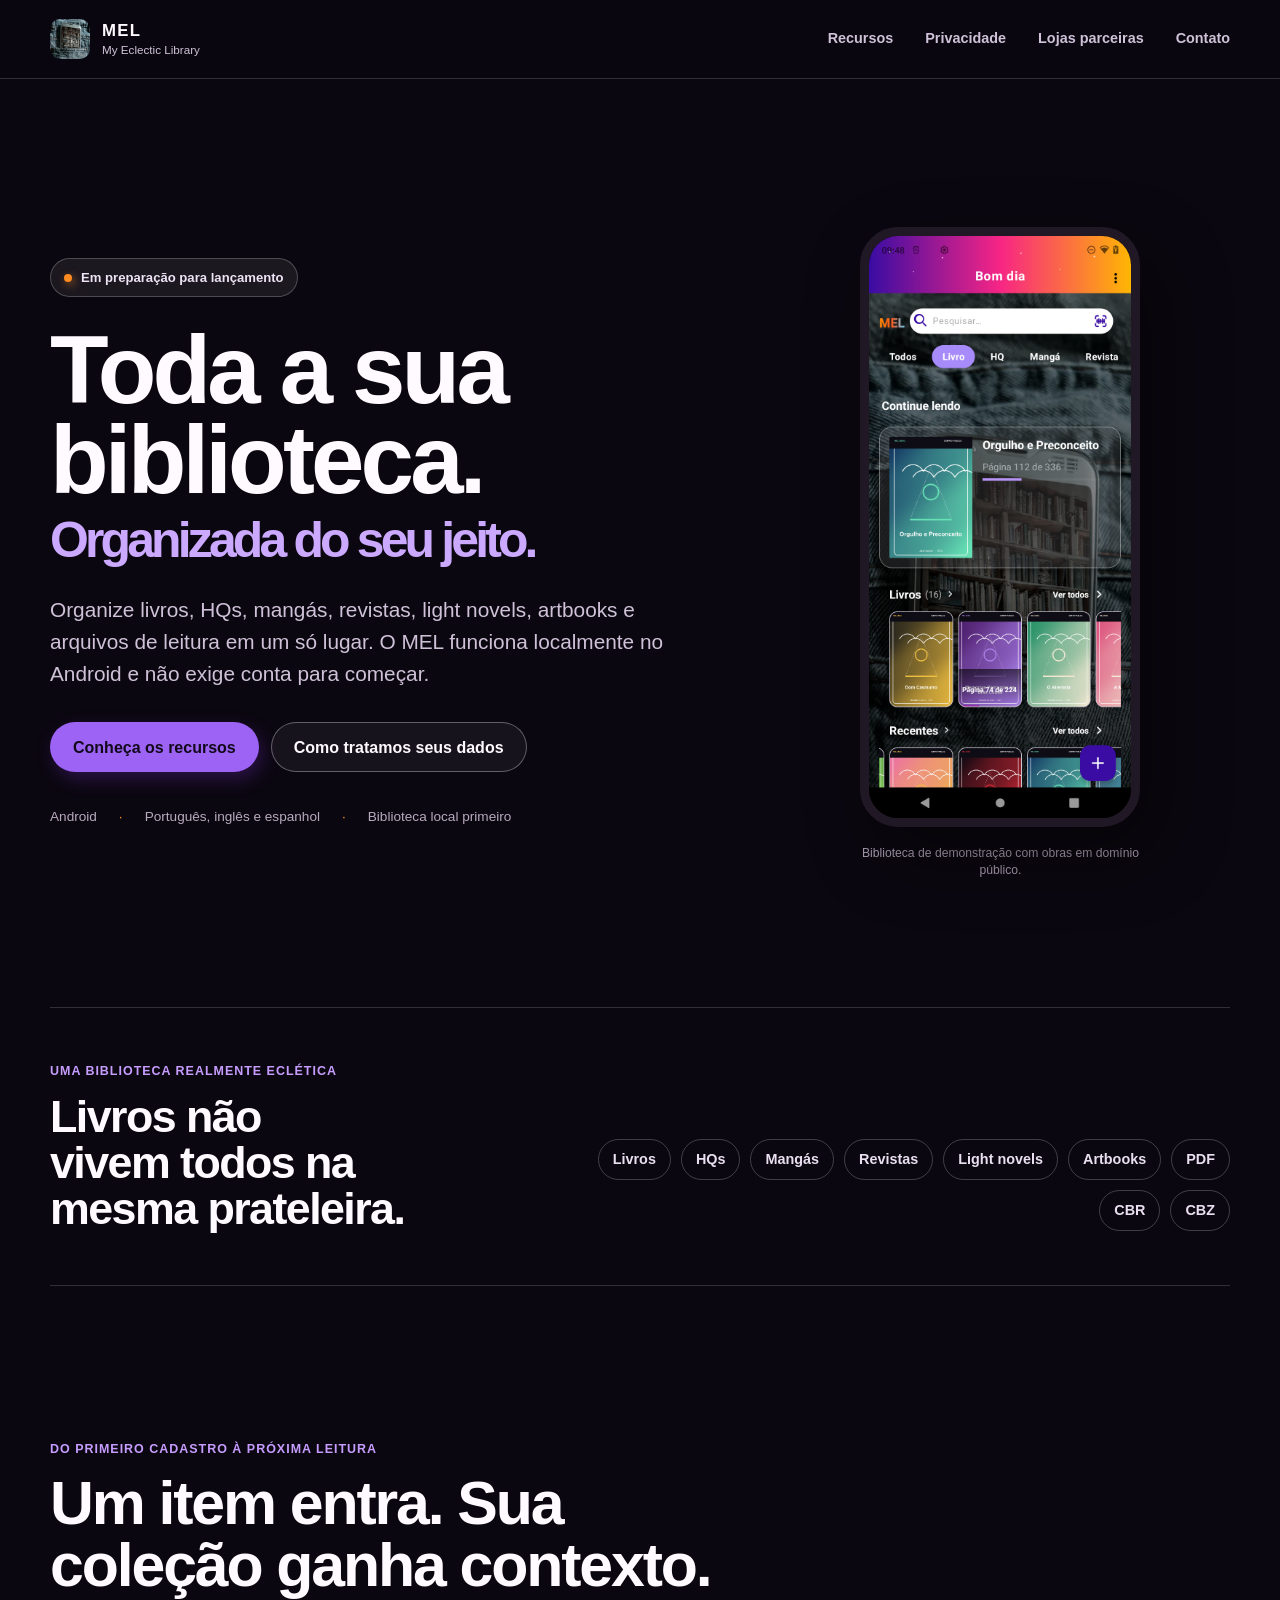
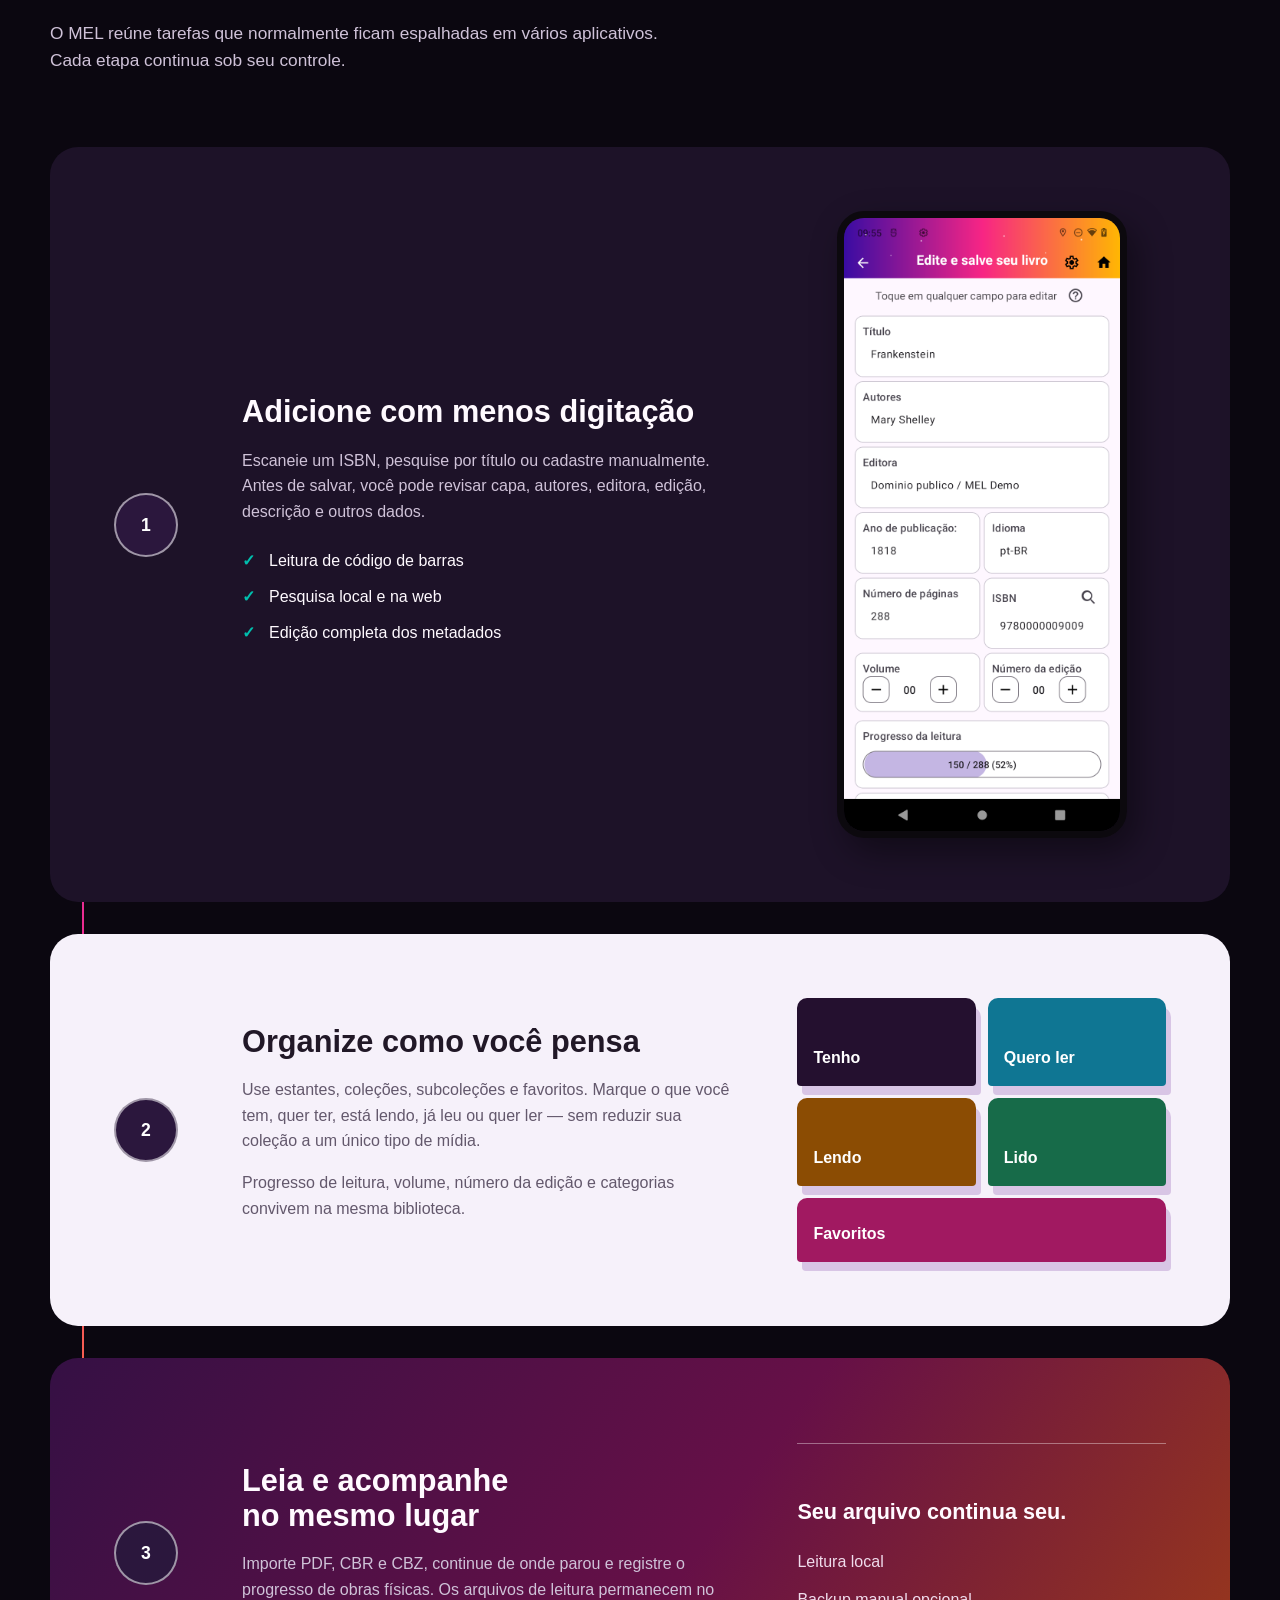
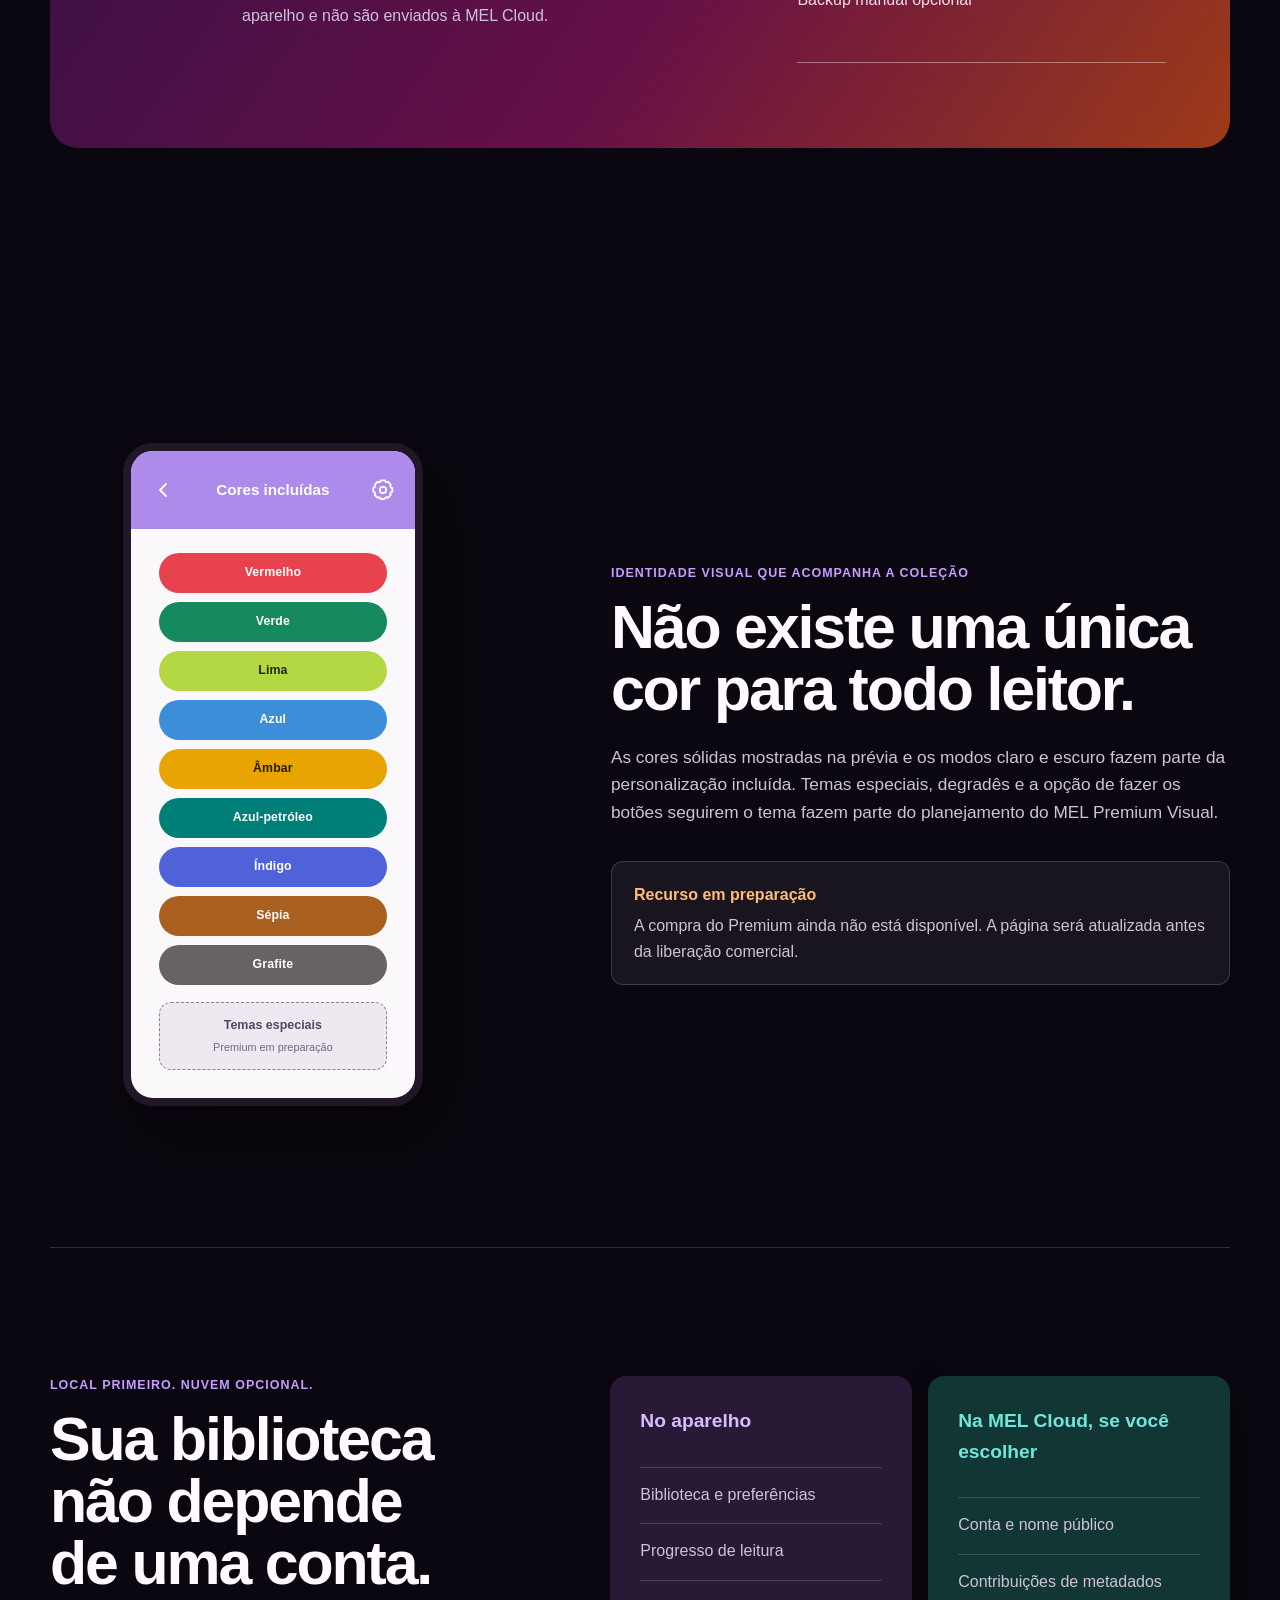
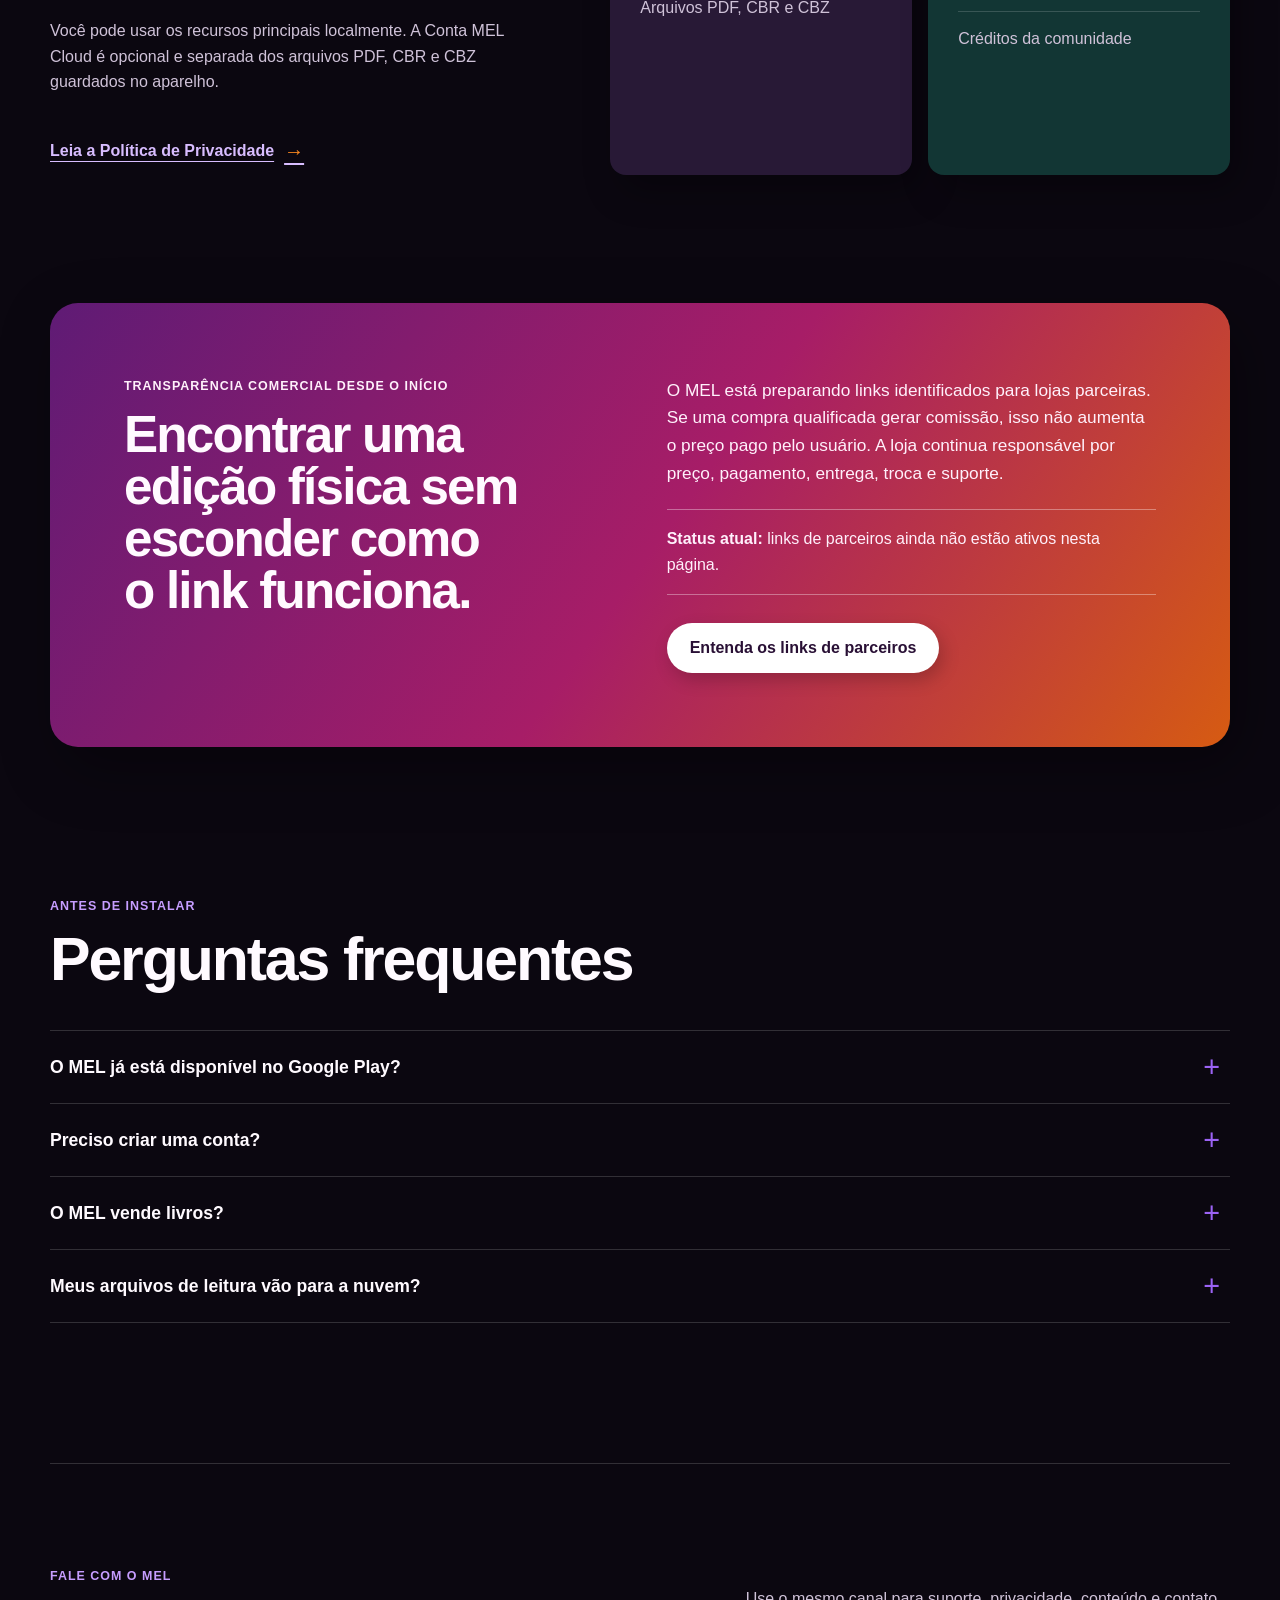
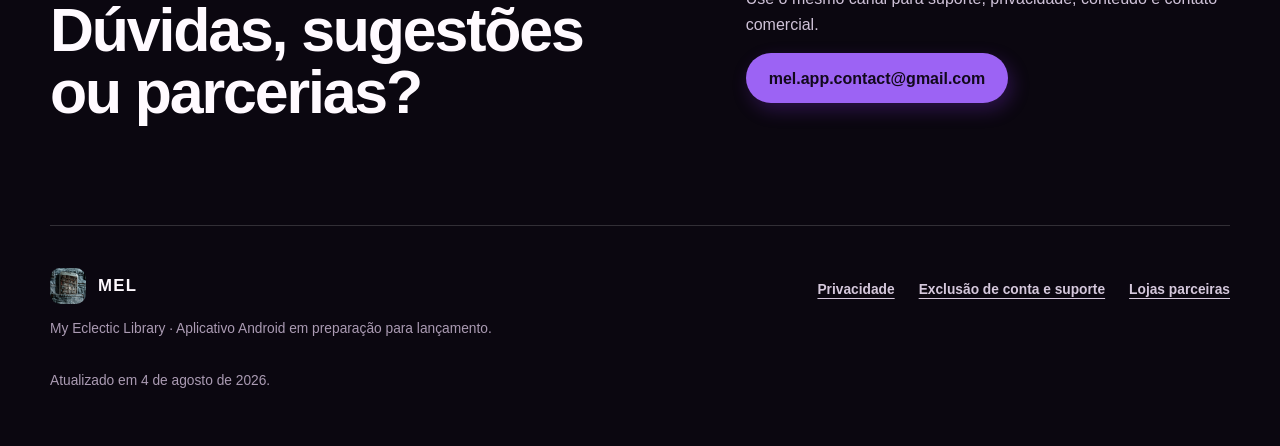
==== index.html @ e546b98c "Contain mobile decorative overflow" ====
<!doctype html>
<html lang="pt-BR">
  <head>
    <meta charset="utf-8" />
    <meta name="viewport" content="width=device-width, initial-scale=1" />
    <title>MEL - My Eclectic Library</title>
    <meta
      name="description"
      content="Organize livros, HQs, mangás, revistas e arquivos de leitura em uma biblioteca pessoal para Android."
    />
    <meta name="theme-color" content="#160b24" />
    <meta property="og:title" content="MEL - My Eclectic Library" />
    <meta
      property="og:description"
      content="Sua biblioteca pessoal para livros, HQs e muito mais."
    />
    <meta property="og:type" content="website" />
    <meta
      property="og:url"
      content="https://gerson2099.github.io/mel-library-pages/"
    />
    <meta
      property="og:image"
      content="https://gerson2099.github.io/mel-library-pages/assets/mel-feature-graphic-1024x500-wide.png"
    />
    <link rel="icon" href="assets/mel-play-icon-128.png" />
    <link rel="stylesheet" href="styles.css?v=20260807-3" />
  </head>
  <body>
    <!--
      THESIS: uma coleção diversa encontra ordem sem deixar de pertencer ao leitor; recusamos a vitrine genérica de aplicativo.
      OWN-WORLD: noite de biblioteca, tecido escuro, roxo MEL e lampejos de temas especiais; controles firmes e superfícies editoriais.
      STORY: o visitante reconhece o problema, acompanha um item do cadastro à leitura e entende privacidade, estágio e modelo comercial.
      FIRST VIEWPORT: promessa e ações à esquerda; o MEL funcionando em um aparelho à direita; estado de lançamento visível no topo.
      FORM: jornada contínua de um item pela biblioteca, terceira estrutura da exploração, com um fio que conecta os principais momentos.
    -->
    <a class="skip-link" href="#conteudo">Pular para o conteúdo</a>

    <header class="site-header">
      <div class="site-header__inner">
        <a class="brand" href="index.html" aria-label="Página inicial do MEL">
          <img src="assets/mel-play-icon-128.png" width="40" height="40" alt="" />
          <span>
            <strong>MEL</strong>
            <small>My Eclectic Library</small>
          </span>
        </a>
        <nav class="site-nav" aria-label="Navegação principal">
          <a href="#recursos">Recursos</a>
          <a href="#privacidade">Privacidade</a>
          <a href="partners.html">Lojas parceiras</a>
          <a href="#contato">Contato</a>
        </nav>
      </div>
    </header>

    <main id="conteudo">
      <section class="hero home-hero">
        <div class="hero__glow" aria-hidden="true"></div>
        <div class="hero__content">
          <p class="status"><span aria-hidden="true"></span> Em preparação para lançamento</p>
          <h1>Toda a sua biblioteca.<em>Organizada do seu jeito.</em></h1>
          <p class="lead">
            Organize livros, HQs, mangás, revistas, light novels, artbooks e
            arquivos de leitura em um só lugar. O MEL funciona localmente no
            Android e não exige conta para começar.
          </p>
          <div class="button-row">
            <a class="button" href="#recursos">Conheça os recursos</a>
            <a class="button button--quiet" href="privacy.html">Como tratamos seus dados</a>
          </div>
          <ul class="hero-facts" aria-label="Informações principais">
            <li>Android</li>
            <li>Português, inglês e espanhol</li>
            <li>Biblioteca local primeiro</li>
          </ul>
        </div>

        <figure class="phone-stage">
          <div class="theme-ribbon" aria-hidden="true"></div>
          <div class="phone-frame">
            <img
              src="assets/mel-home-pt-br.png"
              width="720"
              height="1600"
              alt="Tela inicial do MEL com progresso de leitura e livros organizados por categoria"
            />
          </div>
          <figcaption>Biblioteca de demonstração com obras em domínio público.</figcaption>
        </figure>
      </section>

      <section class="format-strip" aria-labelledby="formatos-titulo">
        <div>
          <p class="section-kicker">Uma biblioteca realmente eclética</p>
          <h2 id="formatos-titulo">Livros não vivem todos na mesma prateleira.</h2>
        </div>
        <ul>
          <li>Livros</li>
          <li>HQs</li>
          <li>Mangás</li>
          <li>Revistas</li>
          <li>Light novels</li>
          <li>Artbooks</li>
          <li>PDF</li>
          <li>CBR</li>
          <li>CBZ</li>
        </ul>
      </section>

      <section class="journey" id="recursos" aria-labelledby="jornada-titulo">
        <div class="section-heading">
          <p class="section-kicker">Do primeiro cadastro à próxima leitura</p>
          <h2 id="jornada-titulo">Um item entra. Sua coleção ganha contexto.</h2>
          <p>
            O MEL reúne tarefas que normalmente ficam espalhadas em vários
            aplicativos. Cada etapa continua sob seu controle.
          </p>
        </div>

        <div class="journey-track">
          <article class="journey-step journey-step--wide">
            <div class="journey-step__number" aria-hidden="true">1</div>
            <div class="journey-step__copy">
              <h3>Adicione com menos digitação</h3>
              <p>
                Escaneie um ISBN, pesquise por título ou cadastre manualmente.
                Antes de salvar, você pode revisar capa, autores, editora,
                edição, descrição e outros dados.
              </p>
              <ul class="check-list">
                <li>Leitura de código de barras</li>
                <li>Pesquisa local e na web</li>
                <li>Edição completa dos metadados</li>
              </ul>
            </div>
            <div class="journey-step__visual compact-shot">
              <img
                src="assets/mel-edit-pt-br.png"
                width="720"
                height="1600"
                loading="lazy"
                alt="Tela do MEL para revisar e editar os dados de uma obra"
              />
            </div>
          </article>

          <article class="journey-step journey-step--reverse">
            <div class="journey-step__number" aria-hidden="true">2</div>
            <div class="journey-step__copy">
              <h3>Organize como você pensa</h3>
              <p>
                Use estantes, coleções, subcoleções e favoritos. Marque o que
                você tem, quer ter, está lendo, já leu ou quer ler — sem reduzir
                sua coleção a um único tipo de mídia.
              </p>
              <p class="plain-proof">
                Progresso de leitura, volume, número da edição e categorias
                convivem na mesma biblioteca.
              </p>
            </div>
            <div class="shelf-demo" aria-label="Exemplo de organização em estantes">
              <span>Tenho</span>
              <span>Quero ler</span>
              <span>Lendo</span>
              <span>Lido</span>
              <span>Favoritos</span>
            </div>
          </article>

          <article class="journey-step journey-step--reader">
            <div class="journey-step__number" aria-hidden="true">3</div>
            <div class="journey-step__copy">
              <h3>Leia e acompanhe no mesmo lugar</h3>
              <p>
                Importe PDF, CBR e CBZ, continue de onde parou e registre o
                progresso de obras físicas. Os arquivos de leitura permanecem
                no aparelho e não são enviados à MEL Cloud.
              </p>
            </div>
            <div class="reader-proof">
              <strong>Seu arquivo continua seu.</strong>
              <span>Leitura local</span>
              <span>Backup manual opcional</span>
            </div>
          </article>
        </div>
      </section>

      <section class="themes" aria-labelledby="temas-titulo">
        <div class="themes__visual">
          <div
            class="palette-device"
            role="img"
            aria-label="Prévia das cores incluídas no MEL: vermelho, verde, lima, azul, âmbar, azul-petróleo, índigo, sépia e grafite. Temas especiais Premium aparecem separados e bloqueados."
          >
            <div class="palette-device__bar" aria-hidden="true">
              <svg viewBox="0 0 24 24" focusable="false">
                <path d="M15 18l-6-6 6-6" />
              </svg>
              <strong>Cores incluídas</strong>
              <svg viewBox="0 0 24 24" focusable="false">
                <path d="M12 15.2a3.2 3.2 0 1 0 0-6.4 3.2 3.2 0 0 0 0 6.4Z" />
                <path d="M19.4 15a1.7 1.7 0 0 0 .34 1.88l.06.06-2.86 2.86-.06-.06A1.7 1.7 0 0 0 15 19.4a1.7 1.7 0 0 0-1 .6 1.7 1.7 0 0 0-.4 1.1V21H9.6v-.1A1.7 1.7 0 0 0 8.5 19.4a1.7 1.7 0 0 0-1.88.34l-.06.06-2.86-2.86.06-.06A1.7 1.7 0 0 0 4.1 15a1.7 1.7 0 0 0-.6-1 1.7 1.7 0 0 0-1.1-.4H2.3V9.6h.1A1.7 1.7 0 0 0 4.1 8.5a1.7 1.7 0 0 0-.34-1.88l-.06-.06L6.56 3.7l.06.06A1.7 1.7 0 0 0 8.5 4.1a1.7 1.7 0 0 0 1-.6 1.7 1.7 0 0 0 .4-1.1v-.1h4v.1A1.7 1.7 0 0 0 15 4.1a1.7 1.7 0 0 0 1.88-.34l.06-.06 2.86 2.86-.06.06A1.7 1.7 0 0 0 19.4 8.5c.14.4.36.75.66 1 .3.25.7.38 1.1.4h.1v4h-.1A1.7 1.7 0 0 0 19.4 15Z" />
              </svg>
            </div>
            <div class="palette-device__body" aria-hidden="true">
              <span class="theme-swatch theme-swatch--red">Vermelho</span>
              <span class="theme-swatch theme-swatch--green">Verde</span>
              <span class="theme-swatch theme-swatch--lime">Lima</span>
              <span class="theme-swatch theme-swatch--blue">Azul</span>
              <span class="theme-swatch theme-swatch--amber">Âmbar</span>
              <span class="theme-swatch theme-swatch--petroleum">Azul-petróleo</span>
              <span class="theme-swatch theme-swatch--indigo">Índigo</span>
              <span class="theme-swatch theme-swatch--sepia">Sépia</span>
              <span class="theme-swatch theme-swatch--graphite">Grafite</span>
              <span class="premium-lock">
                <strong>Temas especiais</strong>
                <small>Premium em preparação</small>
              </span>
            </div>
          </div>
        </div>
        <div class="themes__copy">
          <p class="section-kicker">Identidade visual que acompanha a coleção</p>
          <h2 id="temas-titulo">Não existe uma única cor para todo leitor.</h2>
          <p>
            As cores sólidas mostradas na prévia e os modos claro e escuro
            fazem parte da personalização incluída. Temas especiais, degradês
            e a opção de fazer os botões seguirem o tema fazem parte do
            planejamento do MEL Premium Visual.
          </p>
          <div class="notice notice--planned">
            <strong>Recurso em preparação</strong>
            <p>
              A compra do Premium ainda não está disponível. A página será
              atualizada antes da liberação comercial.
            </p>
          </div>
        </div>
      </section>

      <section class="privacy-split" id="privacidade" aria-labelledby="privacidade-titulo">
        <div class="privacy-split__intro">
          <p class="section-kicker">Local primeiro. Nuvem opcional.</p>
          <h2 id="privacidade-titulo">Sua biblioteca não depende de uma conta.</h2>
          <p>
            Você pode usar os recursos principais localmente. A Conta MEL
            Cloud é opcional e separada dos arquivos PDF, CBR e CBZ guardados no
            aparelho.
          </p>
          <a class="text-link" href="privacy.html">Leia a Política de Privacidade <span aria-hidden="true">→</span></a>
        </div>
        <div class="data-map" aria-label="Resumo de onde os dados ficam">
          <div class="data-map__lane">
            <strong>No aparelho</strong>
            <span>Biblioteca e preferências</span>
            <span>Progresso de leitura</span>
            <span>Arquivos PDF, CBR e CBZ</span>
          </div>
          <div class="data-map__lane data-map__lane--cloud">
            <strong>Na MEL Cloud, se você escolher</strong>
            <span>Conta e nome público</span>
            <span>Contribuições de metadados</span>
            <span>Créditos da comunidade</span>
          </div>
        </div>
      </section>

      <section class="partners-preview" aria-labelledby="parceiros-titulo">
        <div>
          <p class="section-kicker">Transparência comercial desde o início</p>
          <h2 id="parceiros-titulo">Encontrar uma edição física sem esconder como o link funciona.</h2>
        </div>
        <div class="partners-preview__copy">
          <p>
            O MEL está preparando links identificados para lojas parceiras. Se
            uma compra qualificada gerar comissão, isso não aumenta o preço
            pago pelo usuário. A loja continua responsável por preço,
            pagamento, entrega, troca e suporte.
          </p>
          <p class="partner-status"><strong>Status atual:</strong> links de parceiros ainda não estão ativos nesta página.</p>
          <a class="button button--light" href="partners.html">Entenda os links de parceiros</a>
        </div>
      </section>

      <section class="faq" aria-labelledby="faq-titulo">
        <div class="section-heading section-heading--compact">
          <p class="section-kicker">Antes de instalar</p>
          <h2 id="faq-titulo">Perguntas frequentes</h2>
        </div>
        <div class="faq-list">
          <details>
            <summary>O MEL já está disponível no Google Play?</summary>
            <p>
              Ainda não. O aplicativo está em preparação para testes e
              lançamento. Esta página será atualizada quando houver uma versão
              pública disponível.
            </p>
          </details>
          <details>
            <summary>Preciso criar uma conta?</summary>
            <p>
              Não. A biblioteca local funciona sem login. A Conta MEL Cloud é
              opcional para recursos de comunidade e conta.
            </p>
          </details>
          <details>
            <summary>O MEL vende livros?</summary>
            <p>
              Não. O MEL organiza a biblioteca e poderá encaminhar o usuário
              para lojas externas. Compra, cobrança, entrega e atendimento são
              feitos pela loja escolhida.
            </p>
          </details>
          <details>
            <summary>Meus arquivos de leitura vão para a nuvem?</summary>
            <p>
              Não. Arquivos PDF, CBR e CBZ da biblioteca permanecem no aparelho
              e não são enviados à MEL Cloud.
            </p>
          </details>
        </div>
      </section>

      <section class="contact" id="contato" aria-labelledby="contato-titulo">
        <div>
          <p class="section-kicker">Fale com o MEL</p>
          <h2 id="contato-titulo">Dúvidas, sugestões ou parcerias?</h2>
        </div>
        <div>
          <p>
            Use o mesmo canal para suporte, privacidade, conteúdo e contato
            comercial.
          </p>
          <a class="button" href="mailto:mel.app.contact@gmail.com">mel.app.contact@gmail.com</a>
        </div>
      </section>
    </main>

    <footer class="site-footer">
      <div>
        <a class="brand brand--footer" href="index.html">
          <img src="assets/mel-play-icon-128.png" width="36" height="36" alt="" />
          <strong>MEL</strong>
        </a>
        <p>My Eclectic Library · Aplicativo Android em preparação para lançamento.</p>
      </div>
      <nav aria-label="Links legais">
        <a href="privacy.html">Privacidade</a>
        <a href="account-deletion.html">Exclusão de conta e suporte</a>
        <a href="partners.html">Lojas parceiras</a>
      </nav>
      <p class="site-footer__date">Atualizado em 4 de agosto de 2026.</p>
    </footer>
  </body>
</html>
---- styles.css ----
:root {
  color-scheme: dark;
  --ink: #0b0710;
  --ink-soft: #160b24;
  --surface: #1d1228;
  --surface-raised: #281936;
  --surface-light: #f8f5fb;
  --text: #fffaff;
  --text-muted: #cfc2d8;
  --text-dark: #211827;
  --text-dark-muted: #63586c;
  --line: rgba(255, 255, 255, 0.16);
  --line-dark: #ded2e8;
  --purple: #9c63f4;
  --purple-deep: #6f2dbd;
  --magenta: #ed2a8d;
  --orange: #ff8a1f;
  --teal: #00bfae;
  --focus: #ffcf66;
  --radius-sm: 12px;
  --radius-md: 16px;
  --radius-lg: 28px;
  --shadow-phone: 18px 28px 70px rgba(0, 0, 0, 0.48);
  --shadow-lift: 10px 16px 36px rgba(0, 0, 0, 0.3);
  --ease-out: cubic-bezier(0.16, 1, 0.3, 1);
}

* {
  box-sizing: border-box;
}

html {
  overflow-x: clip;
  background: var(--ink);
  scroll-behavior: smooth;
}

body {
  margin: 0;
  overflow-x: hidden;
  background: var(--ink);
  color: var(--text);
  font-family: "Segoe UI", Roboto, Helvetica, Arial, sans-serif;
  font-size: 1rem;
  line-height: 1.6;
  -webkit-font-smoothing: antialiased;
}

img {
  display: block;
  max-width: 100%;
}

a {
  color: inherit;
}

p,
ul,
ol {
  margin-top: 0;
}

h1,
h2,
h3 {
  margin-top: 0;
  text-wrap: balance;
}

h1 {
  font-size: clamp(3.1rem, 8vw, 6rem);
  font-weight: 800;
  letter-spacing: -0.04em;
  line-height: 0.94;
}

h2 {
  font-size: clamp(2rem, 5vw, 3.8rem);
  font-weight: 760;
  letter-spacing: -0.035em;
  line-height: 1.02;
}

h3 {
  font-size: clamp(1.35rem, 2.4vw, 2rem);
  line-height: 1.15;
}

.skip-link {
  position: fixed;
  top: 10px;
  left: 10px;
  z-index: 100;
  transform: translateY(-150%);
  border-radius: 8px;
  background: var(--focus);
  color: #1b1200;
  font-weight: 800;
  padding: 10px 14px;
}

.skip-link:focus {
  transform: translateY(0);
}

:focus-visible {
  outline: 3px solid var(--focus);
  outline-offset: 4px;
}

.site-header {
  position: relative;
  z-index: 20;
  border-bottom: 1px solid var(--line);
  background: rgba(11, 7, 16, 0.94);
}

.site-header__inner,
.site-footer,
.hero,
.format-strip,
.journey,
.themes,
.privacy-split,
.partners-preview,
.faq,
.contact,
.legal-main {
  width: min(1180px, calc(100% - 40px));
  margin-inline: auto;
}

.site-header__inner {
  min-height: 78px;
  display: flex;
  align-items: center;
  justify-content: space-between;
  gap: 28px;
}

.brand {
  display: inline-flex;
  align-items: center;
  gap: 12px;
  text-decoration: none;
}

.brand img {
  border-radius: 10px;
}

.brand span {
  display: grid;
  line-height: 1.05;
}

.brand strong {
  font-size: 1.05rem;
  letter-spacing: 0.08em;
}

.brand small {
  margin-top: 5px;
  color: var(--text-muted);
  font-size: 0.73rem;
}

.site-nav {
  display: flex;
  align-items: center;
  gap: clamp(16px, 3vw, 32px);
}

.site-nav a {
  min-height: 48px;
  display: inline-flex;
  align-items: center;
  color: var(--text-muted);
  font-size: 0.9rem;
  font-weight: 700;
  text-decoration: none;
}

.site-nav a:hover,
.site-nav a[aria-current="page"] {
  color: var(--text);
}

.home-hero {
  position: relative;
  min-height: 750px;
  display: grid;
  grid-template-columns: minmax(0, 1.1fr) minmax(330px, 0.8fr);
  align-items: center;
  gap: clamp(40px, 7vw, 110px);
  padding-block: clamp(72px, 10vw, 128px);
}

.home-hero::before {
  content: "";
  position: absolute;
  inset: 0 46% 0 calc(50% - 50vw);
  z-index: -2;
  background:
    linear-gradient(90deg, rgba(11, 7, 16, 0.15), var(--ink) 92%),
    url("assets/mel-feature-graphic-1024x500-wide.png") center / cover no-repeat;
  filter: saturate(0.75);
  opacity: 0.34;
}

.hero__glow {
  position: absolute;
  top: 7%;
  right: -24vw;
  z-index: -1;
  width: 66vw;
  height: 66vw;
  max-width: 870px;
  max-height: 870px;
  border-radius: 50%;
  background: conic-gradient(from 220deg, var(--purple), var(--magenta), var(--orange), var(--teal), var(--purple));
  opacity: 0.2;
  filter: blur(80px);
}

.hero__content {
  position: relative;
  z-index: 2;
}

.status {
  width: fit-content;
  display: inline-flex;
  align-items: center;
  gap: 9px;
  margin-bottom: 28px;
  border: 1px solid rgba(255, 255, 255, 0.22);
  border-radius: 999px;
  background: rgba(255, 255, 255, 0.07);
  color: #ede3f4;
  font-size: 0.82rem;
  font-weight: 750;
  padding: 8px 13px;
}

.status span {
  width: 8px;
  height: 8px;
  border-radius: 50%;
  background: var(--orange);
  box-shadow: 2px 3px 9px rgba(255, 138, 31, 0.55);
}

.home-hero h1 {
  max-width: 760px;
  margin-bottom: 26px;
}

.home-hero h1 em {
  display: block;
  margin-top: 0.16em;
  color: #cba9ff;
  font-size: 0.52em;
  font-style: normal;
  line-height: 1.08;
}

.lead {
  max-width: 66ch;
  color: var(--text-muted);
  font-size: clamp(1.08rem, 1.7vw, 1.3rem);
  line-height: 1.55;
}

.button-row {
  display: flex;
  flex-wrap: wrap;
  gap: 12px;
  margin-top: 32px;
}

.button {
  min-height: 50px;
  display: inline-flex;
  align-items: center;
  justify-content: center;
  border: 1px solid transparent;
  border-radius: 999px;
  background: var(--purple);
  box-shadow: 4px 7px 18px rgba(111, 45, 189, 0.32);
  color: #12091c;
  font-weight: 850;
  line-height: 1.2;
  padding: 12px 22px;
  text-align: center;
  text-decoration: none;
  transition: transform 180ms var(--ease-out), box-shadow 180ms var(--ease-out), background-color 180ms ease;
}

.button:hover {
  transform: translateY(-2px);
  box-shadow: 7px 11px 24px rgba(111, 45, 189, 0.42);
  background: #b389f6;
}

.button:active {
  transform: translateY(1px);
}

.button--quiet {
  border-color: rgba(255, 255, 255, 0.32);
  background: rgba(255, 255, 255, 0.05);
  box-shadow: none;
  color: var(--text);
}

.button--quiet:hover {
  background: rgba(255, 255, 255, 0.12);
  box-shadow: none;
}

.button--light {
  background: #ffffff;
  box-shadow: 4px 7px 18px rgba(0, 0, 0, 0.2);
  color: #291035;
}

.hero-facts {
  display: flex;
  flex-wrap: wrap;
  gap: 8px 22px;
  margin: 34px 0 0;
  padding: 0;
  color: #b8aabe;
  font-size: 0.85rem;
  list-style: none;
}

.hero-facts li:not(:last-child)::after {
  content: "·";
  margin-left: 22px;
  color: var(--orange);
}

.phone-stage {
  position: relative;
  width: min(100%, 320px);
  justify-self: center;
  margin: 0;
  padding: 20px 20px 0;
}

.theme-ribbon {
  position: absolute;
  inset: 12% -20% 20% -20%;
  z-index: -1;
  border-radius: 48% 52% 42% 58%;
  background: linear-gradient(145deg, var(--purple), var(--magenta) 42%, var(--orange) 70%, var(--teal));
  opacity: 0.56;
  transform: rotate(-9deg);
}

.phone-frame {
  overflow: hidden;
  border: 9px solid #211826;
  border-radius: 38px;
  background: #000;
  box-shadow: var(--shadow-phone);
}

.phone-frame img {
  width: 100%;
  height: auto;
  object-fit: contain;
}

.phone-stage figcaption {
  margin: 18px auto 0;
  color: #ad9fb3;
  font-size: 0.76rem;
  line-height: 1.4;
  text-align: center;
}

.format-strip {
  display: grid;
  grid-template-columns: minmax(260px, 0.78fr) minmax(0, 1.22fr);
  align-items: end;
  gap: 60px;
  border-block: 1px solid var(--line);
  padding-block: 54px;
}

.format-strip h2 {
  max-width: 660px;
  margin-bottom: 0;
  font-size: clamp(1.8rem, 3.5vw, 3rem);
}

.format-strip ul {
  display: flex;
  flex-wrap: wrap;
  justify-content: flex-end;
  gap: 10px;
  margin: 0;
  padding: 0;
  list-style: none;
}

.format-strip li {
  border: 1px solid rgba(255, 255, 255, 0.22);
  border-radius: 999px;
  color: #eadff0;
  font-size: 0.9rem;
  font-weight: 750;
  padding: 8px 14px;
}

.section-kicker {
  margin-bottom: 12px;
  color: #c69dff;
  font-size: 0.78rem;
  font-weight: 850;
  letter-spacing: 0.08em;
  text-transform: uppercase;
}

.journey {
  padding-block: clamp(90px, 12vw, 160px);
}

.section-heading {
  max-width: 850px;
  margin-bottom: 72px;
}

.section-heading h2 {
  margin-bottom: 24px;
}

.section-heading > p:last-child {
  max-width: 68ch;
  color: var(--text-muted);
  font-size: 1.08rem;
}

.journey-track {
  position: relative;
  display: grid;
  gap: 32px;
}

.journey-track::before {
  content: "";
  position: absolute;
  top: 42px;
  bottom: 42px;
  left: 32px;
  width: 2px;
  background: linear-gradient(var(--purple), var(--magenta), var(--orange));
}

.journey-step {
  position: relative;
  display: grid;
  grid-template-columns: 64px minmax(0, 1fr) minmax(250px, 0.75fr);
  align-items: center;
  gap: clamp(28px, 5vw, 70px);
  min-height: 390px;
  padding: clamp(28px, 5vw, 64px);
  border-radius: var(--radius-lg);
  background: var(--surface);
}

.journey-step--reverse {
  background: #f6f1fa;
  color: var(--text-dark);
}

.journey-step--reader {
  background: linear-gradient(125deg, #351044, #661047 54%, #9d3b18);
}

.journey-step__number {
  position: relative;
  z-index: 2;
  width: 64px;
  height: 64px;
  display: grid;
  place-items: center;
  border: 2px solid rgba(255, 255, 255, 0.55);
  border-radius: 50%;
  background: #2b173d;
  color: #ffffff;
  font-size: 1.1rem;
  font-weight: 900;
}

.journey-step__copy {
  max-width: 62ch;
}

.journey-step__copy h3 {
  margin-bottom: 18px;
}

.journey-step__copy p {
  color: var(--text-muted);
}

.journey-step--reverse .journey-step__copy p {
  color: var(--text-dark-muted);
}

.check-list {
  margin: 24px 0 0;
  padding: 0;
  list-style: none;
}

.check-list li {
  position: relative;
  margin: 10px 0;
  padding-left: 27px;
}

.check-list li::before {
  content: "✓";
  position: absolute;
  left: 0;
  color: var(--teal);
  font-weight: 900;
}

.compact-shot {
  width: min(100%, 290px);
  justify-self: center;
  overflow: hidden;
  border: 7px solid #0c090e;
  border-radius: 27px;
  box-shadow: 9px 14px 34px rgba(0, 0, 0, 0.42);
}

.compact-shot img {
  width: 100%;
  height: auto;
  object-fit: contain;
}

.shelf-demo {
  display: grid;
  grid-template-columns: repeat(2, 1fr);
  gap: 12px;
}

.shelf-demo span {
  min-height: 88px;
  display: flex;
  align-items: flex-end;
  border-radius: 10px 10px 4px 4px;
  background: #24102f;
  box-shadow: 5px 9px 0 #d8c5e5;
  color: #ffffff;
  font-weight: 800;
  padding: 16px;
}

.shelf-demo span:nth-child(2) {
  background: #0f7693;
}

.shelf-demo span:nth-child(3) {
  background: #8b4c03;
}

.shelf-demo span:nth-child(4) {
  background: #176b49;
}

.shelf-demo span:last-child {
  grid-column: 1 / -1;
  min-height: 64px;
  background: #a11961;
}

.reader-proof {
  display: grid;
  gap: 12px;
  align-content: center;
  min-height: 220px;
  border-top: 1px solid rgba(255, 255, 255, 0.38);
  border-bottom: 1px solid rgba(255, 255, 255, 0.38);
  padding-block: 32px;
}

.reader-proof strong {
  margin-bottom: 8px;
  font-size: 1.35rem;
}

.reader-proof span {
  color: #f0dcec;
}

.themes {
  display: grid;
  grid-template-columns: minmax(260px, 0.72fr) minmax(0, 1fr);
  align-items: center;
  gap: clamp(50px, 9vw, 120px);
  padding-block: clamp(80px, 11vw, 145px);
}

.themes__visual {
  position: relative;
  width: min(100%, 300px);
  justify-self: center;
}

.themes__visual::before {
  content: "";
  position: absolute;
  inset: 4% -28% 10%;
  z-index: -1;
  background: linear-gradient(150deg, var(--orange), var(--magenta), var(--purple), var(--teal));
  border-radius: 38% 62% 54% 46%;
  filter: blur(2px);
  opacity: 0.8;
  transform: rotate(8deg);
}

.palette-device {
  position: relative;
  width: 100%;
  overflow: hidden;
  border: 8px solid #221728;
  border-radius: 30px;
  background: #fbf8fc;
  color: #211827;
  box-shadow: var(--shadow-phone);
}

.palette-device__bar {
  display: grid;
  grid-template-columns: 36px 1fr 36px;
  align-items: center;
  min-height: 78px;
  background: #ad8bea;
  padding: 10px 14px;
  color: #ffffff;
}

.palette-device__bar svg {
  width: 24px;
  height: 24px;
  justify-self: center;
  fill: none;
  stroke: currentColor;
  stroke-linecap: round;
  stroke-linejoin: round;
  stroke-width: 1.8;
}

.palette-device__bar strong {
  font-size: 0.95rem;
  text-align: center;
}

.palette-device__body {
  display: grid;
  gap: 9px;
  padding: 24px 28px 28px;
}

.theme-swatch {
  display: flex;
  align-items: center;
  justify-content: center;
  min-height: 40px;
  border-radius: 999px;
  color: #ffffff;
  font-size: 0.77rem;
  font-weight: 800;
  letter-spacing: 0.01em;
}

.theme-swatch--red { background: #e9424f; }
.theme-swatch--green { background: #168a5e; }
.theme-swatch--lime { background: #b4d744; color: #1f2710; }
.theme-swatch--blue { background: #3d8ed8; }
.theme-swatch--amber { background: #e8a400; color: #271c00; }
.theme-swatch--petroleum { background: #007f79; }
.theme-swatch--indigo { background: #4f62d9; }
.theme-swatch--sepia { background: #a85f20; }
.theme-swatch--graphite { background: #686165; }

.premium-lock {
  display: grid;
  gap: 3px;
  margin-top: 8px;
  border: 1px dashed #8e7e98;
  border-radius: 12px;
  background: #eee8f1;
  padding: 13px 12px;
  text-align: center;
}

.premium-lock strong {
  color: #55455e;
  font-size: 0.78rem;
}

.premium-lock small {
  color: #75657d;
  font-size: 0.68rem;
}

.themes__copy h2 {
  max-width: 760px;
  margin-bottom: 24px;
}

.themes__copy > p:not(.section-kicker) {
  max-width: 66ch;
  color: var(--text-muted);
  font-size: 1.08rem;
}

.notice {
  max-width: 620px;
  margin-top: 34px;
  border: 1px solid var(--line);
  border-radius: var(--radius-sm);
  background: rgba(255, 255, 255, 0.06);
  padding: 20px 22px;
}

.notice strong {
  display: block;
  margin-bottom: 6px;
  color: #ffffff;
}

.notice p {
  margin: 0;
  color: var(--text-muted);
}

.notice--planned strong {
  color: #ffbc77;
}

.privacy-split {
  display: grid;
  grid-template-columns: minmax(0, 0.85fr) minmax(330px, 1.15fr);
  gap: clamp(48px, 8vw, 110px);
  padding-block: clamp(80px, 10vw, 130px);
  border-top: 1px solid var(--line);
}

.privacy-split__intro h2 {
  margin-bottom: 24px;
}

.privacy-split__intro > p:not(.section-kicker) {
  color: var(--text-muted);
}

.text-link {
  min-height: 48px;
  display: inline-flex;
  align-items: center;
  gap: 10px;
  margin-top: 16px;
  color: #d8bdff;
  font-weight: 800;
  text-underline-offset: 5px;
}

.text-link span {
  color: var(--orange);
  font-size: 1.25rem;
}

.data-map {
  display: grid;
  grid-template-columns: repeat(2, 1fr);
  gap: 16px;
}

.data-map__lane {
  display: grid;
  align-content: start;
  gap: 16px;
  border-radius: var(--radius-md);
  background: var(--surface-raised);
  box-shadow: var(--shadow-lift);
  padding: 30px;
}

.data-map__lane strong {
  margin-bottom: 14px;
  color: #d8bdff;
  font-size: 1.2rem;
}

.data-map__lane span {
  padding-top: 14px;
  border-top: 1px solid var(--line);
  color: var(--text-muted);
}

.data-map__lane--cloud {
  background: #123634;
}

.data-map__lane--cloud strong {
  color: #6fe7d9;
}

.partners-preview {
  display: grid;
  grid-template-columns: minmax(0, 0.95fr) minmax(0, 1.05fr);
  gap: clamp(40px, 8vw, 100px);
  margin-bottom: clamp(80px, 12vw, 150px);
  border-radius: var(--radius-lg);
  background: linear-gradient(125deg, #5f1b75, #a71d67 52%, #d65b12);
  box-shadow: 12px 20px 60px rgba(0, 0, 0, 0.34);
  padding: clamp(34px, 6vw, 74px);
}

.partners-preview .section-kicker,
.partners-preview__copy p {
  color: #fff0fb;
}

.partners-preview h2 {
  margin-bottom: 0;
  font-size: clamp(2rem, 4vw, 3.4rem);
}

.partners-preview__copy > p:first-child {
  font-size: 1.08rem;
}

.partner-status {
  margin: 22px 0 28px;
  border-top: 1px solid rgba(255, 255, 255, 0.35);
  border-bottom: 1px solid rgba(255, 255, 255, 0.35);
  padding-block: 16px;
}

.faq {
  padding-bottom: clamp(80px, 11vw, 140px);
}

.section-heading--compact {
  margin-bottom: 40px;
}

.faq-list {
  border-top: 1px solid var(--line);
}

.faq-list details {
  border-bottom: 1px solid var(--line);
  padding: 0;
}

.faq-list summary {
  position: relative;
  min-height: 72px;
  display: flex;
  align-items: center;
  padding: 18px 56px 18px 0;
  cursor: pointer;
  font-size: 1.1rem;
  font-weight: 800;
  list-style: none;
}

.faq-list summary::-webkit-details-marker {
  display: none;
}

.faq-list summary::after {
  content: "+";
  position: absolute;
  right: 10px;
  color: var(--purple);
  font-size: 1.8rem;
  font-weight: 400;
}

.faq-list details[open] summary::after {
  content: "−";
}

.faq-list details p {
  max-width: 72ch;
  margin: 0;
  color: var(--text-muted);
  padding: 0 56px 26px 0;
}

.contact {
  display: grid;
  grid-template-columns: minmax(0, 1fr) minmax(320px, 0.75fr);
  align-items: center;
  gap: 50px;
  border-top: 1px solid var(--line);
  padding-block: clamp(66px, 8vw, 104px);
}

.contact h2 {
  margin-bottom: 0;
}

.contact > div:last-child p {
  color: var(--text-muted);
}

.site-footer {
  display: grid;
  grid-template-columns: 1fr auto;
  align-items: start;
  gap: 30px 60px;
  border-top: 1px solid var(--line);
  padding-block: 42px 54px;
  color: #ab9bb3;
  font-size: 0.86rem;
}

.brand--footer {
  margin-bottom: 14px;
  color: var(--text);
}

.site-footer p {
  margin-bottom: 0;
}

.site-footer nav {
  display: flex;
  flex-wrap: wrap;
  justify-content: flex-end;
  gap: 10px 24px;
}

.site-footer nav a {
  min-height: 44px;
  display: inline-flex;
  align-items: center;
  color: #d5c8dc;
  font-weight: 700;
  text-underline-offset: 4px;
}

.site-footer__date {
  grid-column: 1 / -1;
}

/* Public policy and account pages */
.shell {
  width: min(900px, calc(100% - 40px));
  margin: 0 auto;
  padding: 48px 0 72px;
}

.shell .hero {
  width: 100%;
  padding: 42px 0 30px;
}

.shell .hero h1 {
  margin-bottom: 20px;
  font-size: clamp(2.6rem, 7vw, 4.6rem);
}

.eyebrow {
  margin-bottom: 12px;
  color: #c69dff;
  font-size: 0.78rem;
  font-weight: 850;
  letter-spacing: 0.08em;
  text-transform: uppercase;
}

.card {
  margin: 20px 0;
  border-radius: var(--radius-md);
  background: var(--surface-light);
  color: var(--text-dark);
  padding: clamp(22px, 5vw, 40px);
}

.card h2 {
  margin: 12px 0 28px;
  font-size: clamp(1.7rem, 4vw, 2.6rem);
}

.card h3 {
  margin: 34px 0 10px;
  font-size: 1.18rem;
}

.card p,
.card li {
  max-width: 75ch;
}

.card a {
  color: var(--purple-deep);
  font-weight: 750;
}

.language-block {
  margin-top: 32px;
}

.footer {
  margin-top: 36px;
  border-top: 1px solid var(--line);
  color: var(--text-muted);
  font-size: 0.9rem;
  padding-top: 22px;
}

/* Partner transparency page */
.legal-main {
  padding-bottom: 100px;
}

.legal-hero {
  width: min(940px, 100%);
  margin: 0;
  padding-block: clamp(72px, 11vw, 140px) clamp(60px, 8vw, 100px);
}

.legal-hero h1 {
  margin-bottom: 28px;
}

.legal-hero--partners {
  position: relative;
}

.legal-hero--partners::after {
  content: "";
  position: absolute;
  right: -34vw;
  bottom: 8%;
  z-index: -1;
  width: 55vw;
  height: 55vw;
  border-radius: 50%;
  background: conic-gradient(var(--purple), var(--magenta), var(--orange), var(--purple));
  filter: blur(90px);
  opacity: 0.18;
}

.partner-status-board {
  display: grid;
  grid-template-columns: minmax(0, 1fr) minmax(300px, 0.85fr);
  gap: clamp(32px, 7vw, 80px);
  border-radius: var(--radius-lg);
  background: var(--surface-light);
  color: var(--text-dark);
  padding: clamp(30px, 6vw, 68px);
}

.status-label {
  display: block;
  margin-bottom: 15px;
  color: var(--purple-deep);
  font-size: 0.78rem;
  font-weight: 850;
  letter-spacing: 0.06em;
  text-transform: uppercase;
}

.partner-status-board h2 {
  margin-bottom: 0;
  font-size: clamp(1.8rem, 4vw, 3rem);
}

.partner-status-board > p {
  align-self: end;
  margin-bottom: 0;
  color: var(--text-dark-muted);
}

.partner-flow {
  padding-block: clamp(90px, 12vw, 150px);
}

.partner-flow ol {
  display: grid;
  grid-template-columns: repeat(4, 1fr);
  gap: 1px;
  margin: 0;
  padding: 0;
  background: var(--line);
  list-style: none;
}

.partner-flow li {
  min-height: 280px;
  display: flex;
  flex-direction: column;
  justify-content: space-between;
  gap: 30px;
  background: var(--ink);
  padding: 28px;
  counter-increment: partner-step;
}

.partner-flow ol {
  counter-reset: partner-step;
}

.partner-flow li::before {
  content: counter(partner-step);
  width: 42px;
  height: 42px;
  display: grid;
  place-items: center;
  border-radius: 50%;
  background: var(--purple-deep);
  font-weight: 900;
}

.partner-flow li strong {
  display: block;
  margin-top: auto;
  font-size: 1.08rem;
  line-height: 1.35;
}

.partner-flow li span {
  color: var(--text-muted);
  font-size: 0.94rem;
}

.truth-grid {
  display: grid;
  grid-template-columns: repeat(2, 1fr);
  gap: 18px;
}

.truth-grid article {
  border-radius: var(--radius-md);
  background: var(--surface);
  padding: clamp(28px, 5vw, 52px);
}

.truth-grid article:last-child {
  background: #123634;
}

.truth-grid h2 {
  font-size: clamp(1.7rem, 3.5vw, 2.8rem);
}

.privacy-split--compact {
  width: 100%;
  margin-top: 110px;
}

.notice--strong {
  align-self: center;
  margin-top: 0;
  background: #4b165a;
  padding: clamp(28px, 5vw, 48px);
}

.disclosure-copy {
  display: grid;
  grid-template-columns: minmax(0, 0.9fr) minmax(0, 1.1fr);
  gap: clamp(40px, 8vw, 100px);
  border-bottom: 1px solid var(--line);
  padding-block: 90px;
}

.disclosure-copy h2 {
  margin-bottom: 0;
  font-size: clamp(1.8rem, 4vw, 3.2rem);
}

.disclosure-copy > div:last-child > p:first-child {
  color: var(--text-muted);
}

.contact--legal {
  width: 100%;
}

@media (max-width: 900px) {
  .site-header__inner {
    flex-wrap: wrap;
    padding-block: 10px 0;
  }

  .site-nav {
    width: 100%;
    display: flex;
    gap: 8px;
    overflow-x: auto;
    border-top: 1px solid var(--line);
    scrollbar-width: thin;
  }

  .site-nav a {
    flex: 0 0 auto;
    min-height: 46px;
    padding-inline: 10px;
  }

  .home-hero {
    grid-template-columns: 1fr;
    padding-top: 78px;
  }

  .home-hero::before {
    inset: 0 calc(50% - 50vw) 48%;
    background:
      linear-gradient(180deg, rgba(11, 7, 16, 0.22), var(--ink) 92%),
      url("assets/mel-feature-graphic-1024x500-wide.png") center / cover no-repeat;
  }

  .phone-stage {
    width: min(68vw, 300px);
  }

  .format-strip,
  .themes,
  .privacy-split,
  .partners-preview,
  .contact,
  .partner-status-board,
  .disclosure-copy {
    grid-template-columns: 1fr;
  }

  .format-strip ul {
    justify-content: flex-start;
  }

  .journey-step {
    grid-template-columns: 52px minmax(0, 1fr);
  }

  .journey-step__number {
    width: 52px;
    height: 52px;
  }

  .journey-track::before {
    left: calc(clamp(28px, 5vw, 64px) + 25px);
  }

  .journey-step__visual,
  .shelf-demo,
  .reader-proof {
    grid-column: 2;
  }

  .themes__visual {
    order: 2;
    width: min(66vw, 300px);
  }

  .data-map {
    max-width: 680px;
  }

  .partner-flow ol {
    grid-template-columns: repeat(2, 1fr);
  }

  .site-footer {
    grid-template-columns: 1fr;
  }

  .site-footer nav {
    justify-content: flex-start;
  }
}

@media (max-width: 620px) {
  .site-header__inner,
  .site-footer,
  .hero,
  .format-strip,
  .journey,
  .themes,
  .privacy-split,
  .partners-preview,
  .faq,
  .contact,
  .legal-main,
  .shell {
    width: calc(100% - 24px);
    max-width: 1180px;
  }

  .site-header__inner {
    min-height: 66px;
  }

  .brand small {
    display: none;
  }

  h1 {
    font-size: clamp(2.65rem, 13.5vw, 3.6rem);
    overflow-wrap: break-word;
  }

  h2 {
    font-size: clamp(1.9rem, 10vw, 2.9rem);
  }

  .home-hero {
    gap: 64px;
    padding-block: 62px 88px;
  }

  .home-hero .lead,
  .legal-hero .lead {
    font-size: 1rem;
  }

  .legal-hero h1 {
    font-size: clamp(2.45rem, 12vw, 3.25rem);
  }

  .button-row,
  .button-row .button {
    width: 100%;
  }

  .hero-facts {
    display: grid;
    gap: 7px;
  }

  .hero-facts li::before {
    content: "•";
    margin-right: 9px;
    color: var(--orange);
  }

  .hero-facts li::after {
    display: none;
  }

  .phone-stage {
    width: min(76vw, 290px);
    padding-inline: 10px;
  }

  .format-strip {
    gap: 30px;
    padding-block: 44px;
  }

  .journey {
    padding-block: 88px;
  }

  .section-heading {
    margin-bottom: 48px;
  }

  .journey-track {
    gap: 20px;
  }

  .journey-track::before {
    left: 49px;
  }

  .journey-step {
    grid-template-columns: 44px minmax(0, 1fr);
    align-items: start;
    gap: 20px;
    min-height: 0;
    padding: 26px 20px;
    border-radius: 20px;
  }

  .journey-step__number {
    width: 44px;
    height: 44px;
  }

  .journey-step__copy,
  .journey-step__visual,
  .shelf-demo,
  .reader-proof {
    grid-column: 1 / -1;
  }

  .journey-step__number + .journey-step__copy {
    grid-column: 2;
  }

  .compact-shot {
    width: min(78%, 270px);
  }

  .data-map,
  .truth-grid {
    grid-template-columns: 1fr;
  }

  .data-map__lane {
    padding: 24px;
  }

  .partners-preview {
    margin-bottom: 90px;
    padding: 30px 24px;
  }

  .partners-preview .button,
  .contact .button {
    width: 100%;
  }

  .faq-list summary {
    padding-right: 48px;
  }

  .contact {
    gap: 28px;
  }

  .site-footer nav {
    display: grid;
    gap: 2px;
  }

  .shell {
    padding-top: 24px;
  }

  .card {
    padding: 22px 18px;
  }

  .partner-flow ol {
    grid-template-columns: 1fr;
  }

  .partner-flow li {
    min-height: 230px;
  }

  .legal-main {
    padding-bottom: 60px;
  }
}

@media (prefers-reduced-motion: no-preference) {
  .phone-frame {
    animation: phone-settle 900ms var(--ease-out) both;
  }

  @keyframes phone-settle {
    from {
      transform: translateY(22px) rotate(1.5deg);
      box-shadow: 6px 10px 25px rgba(0, 0, 0, 0.28);
    }
    to {
      transform: translateY(0) rotate(0);
      box-shadow: var(--shadow-phone);
    }
  }
}

@media (prefers-reduced-motion: reduce) {
  html {
    scroll-behavior: auto;
  }

  *,
  *::before,
  *::after {
    animation-duration: 0.01ms !important;
    animation-iteration-count: 1 !important;
    transition-duration: 0.01ms !important;
  }
}
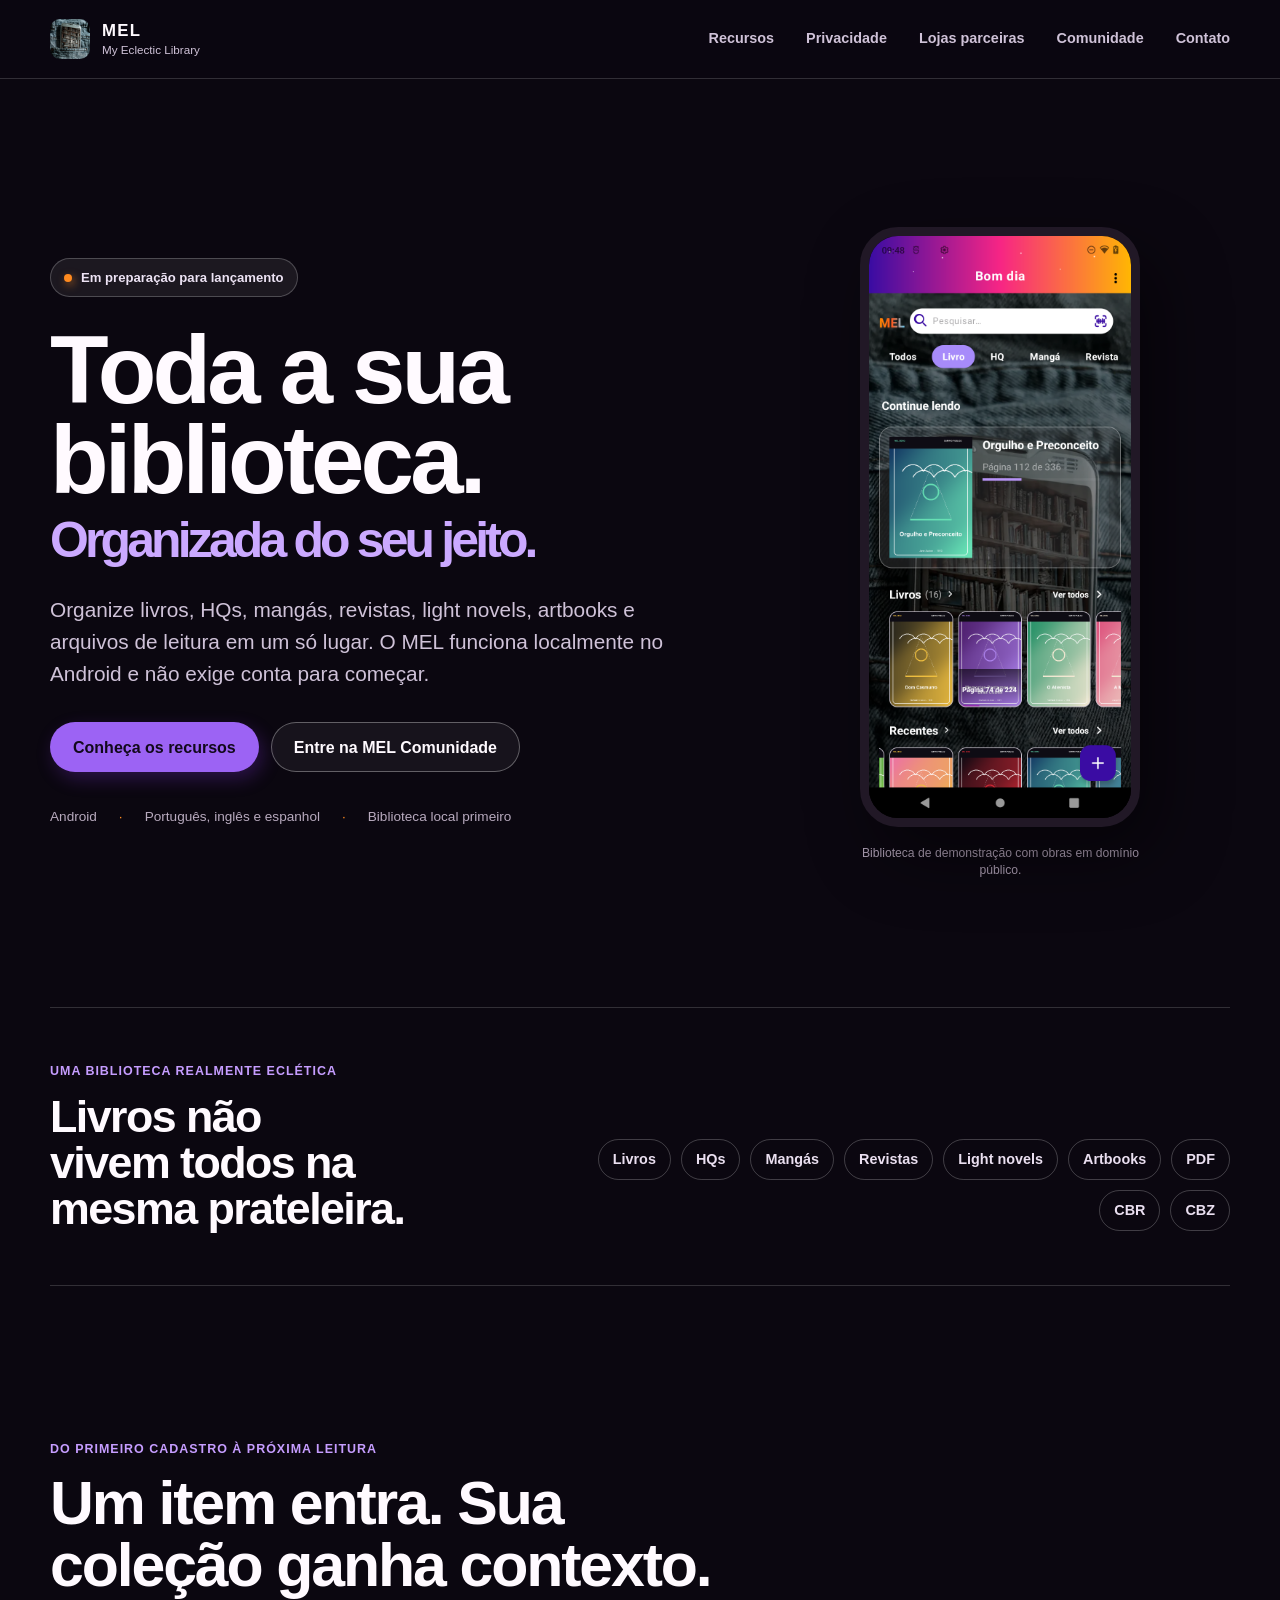
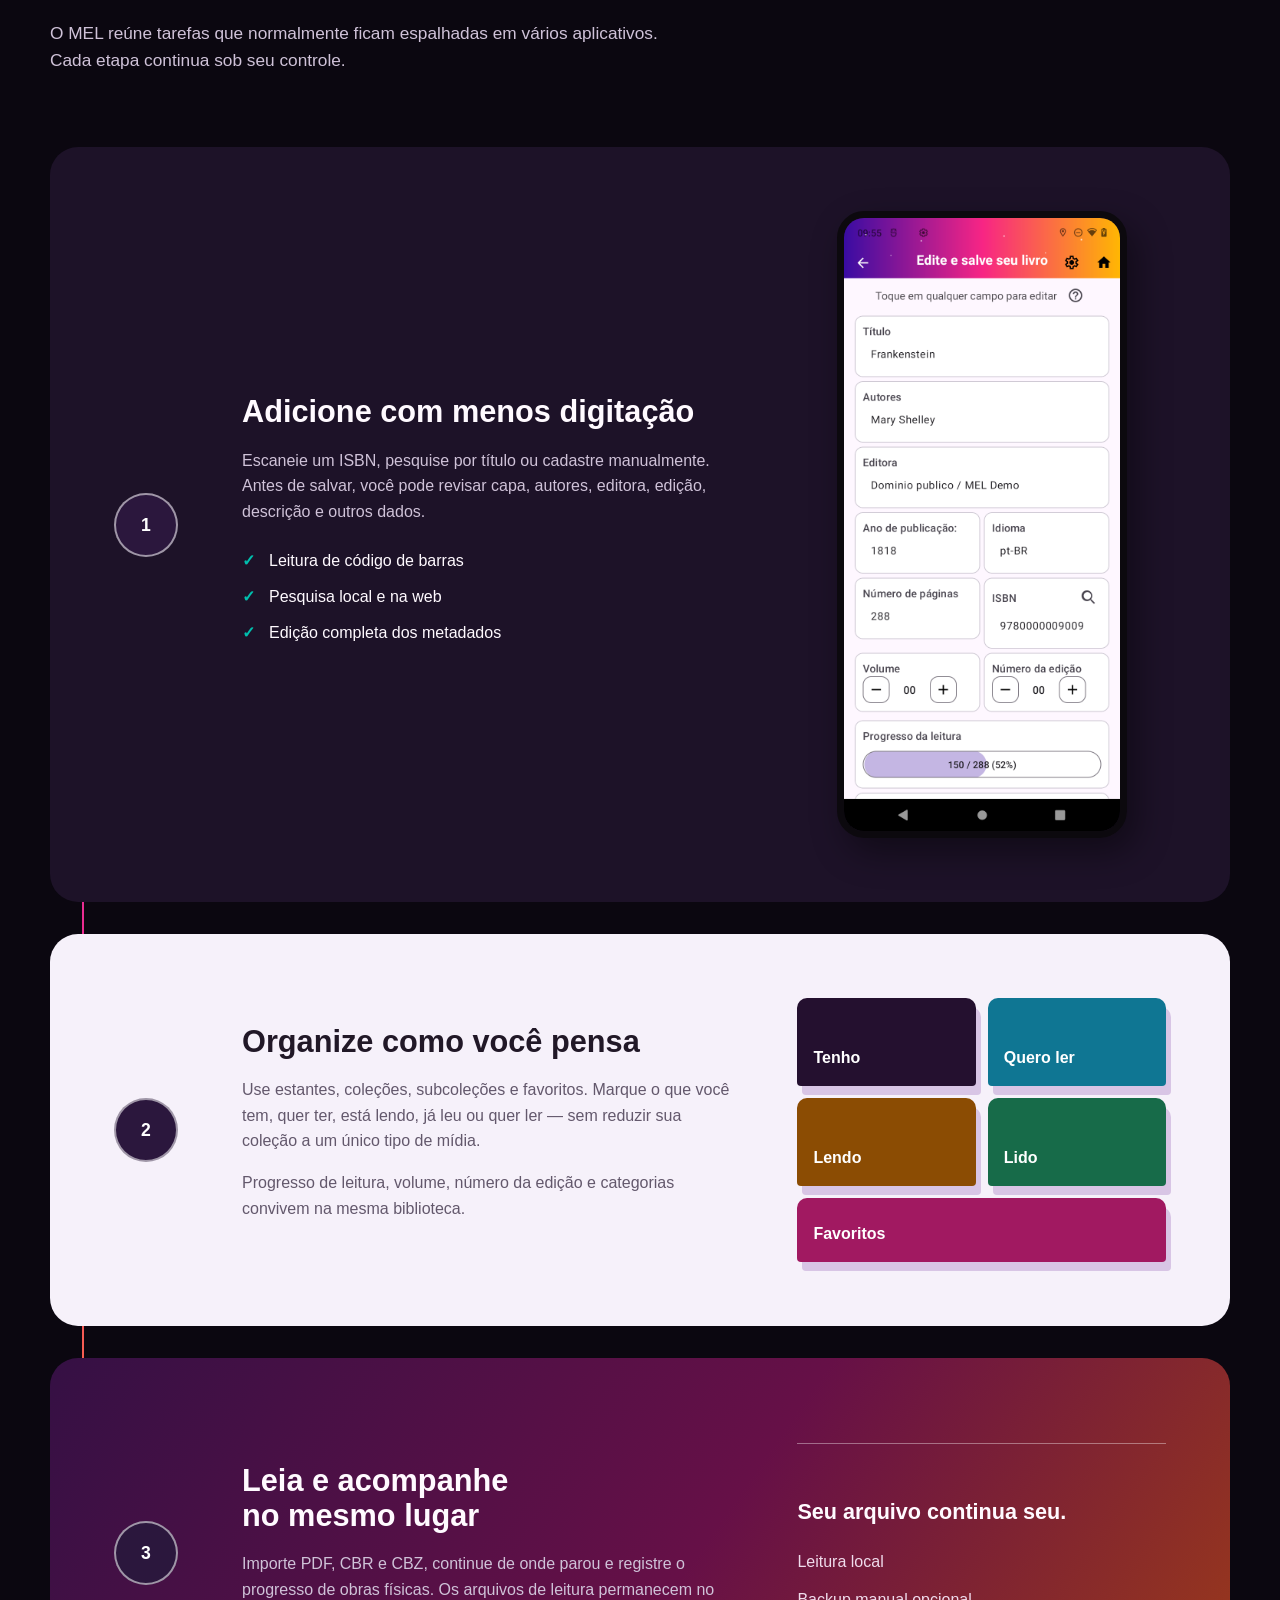
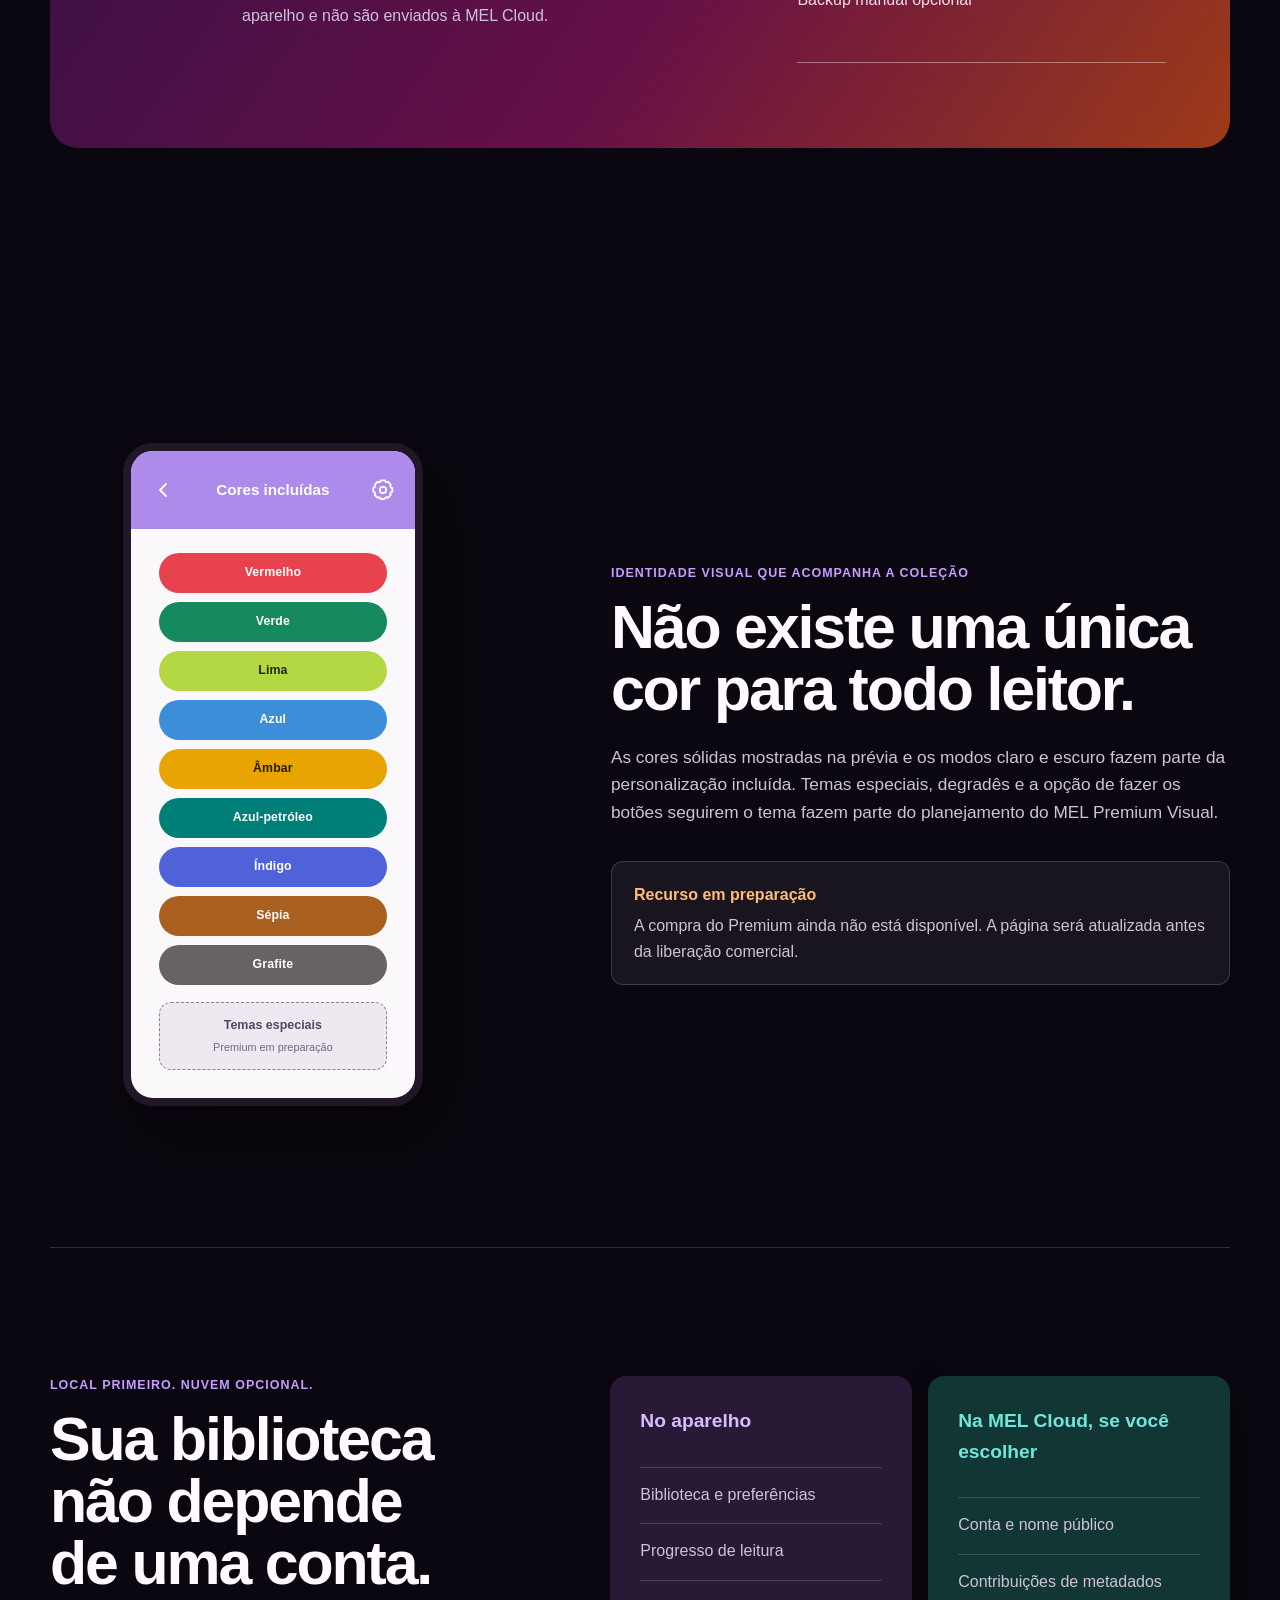
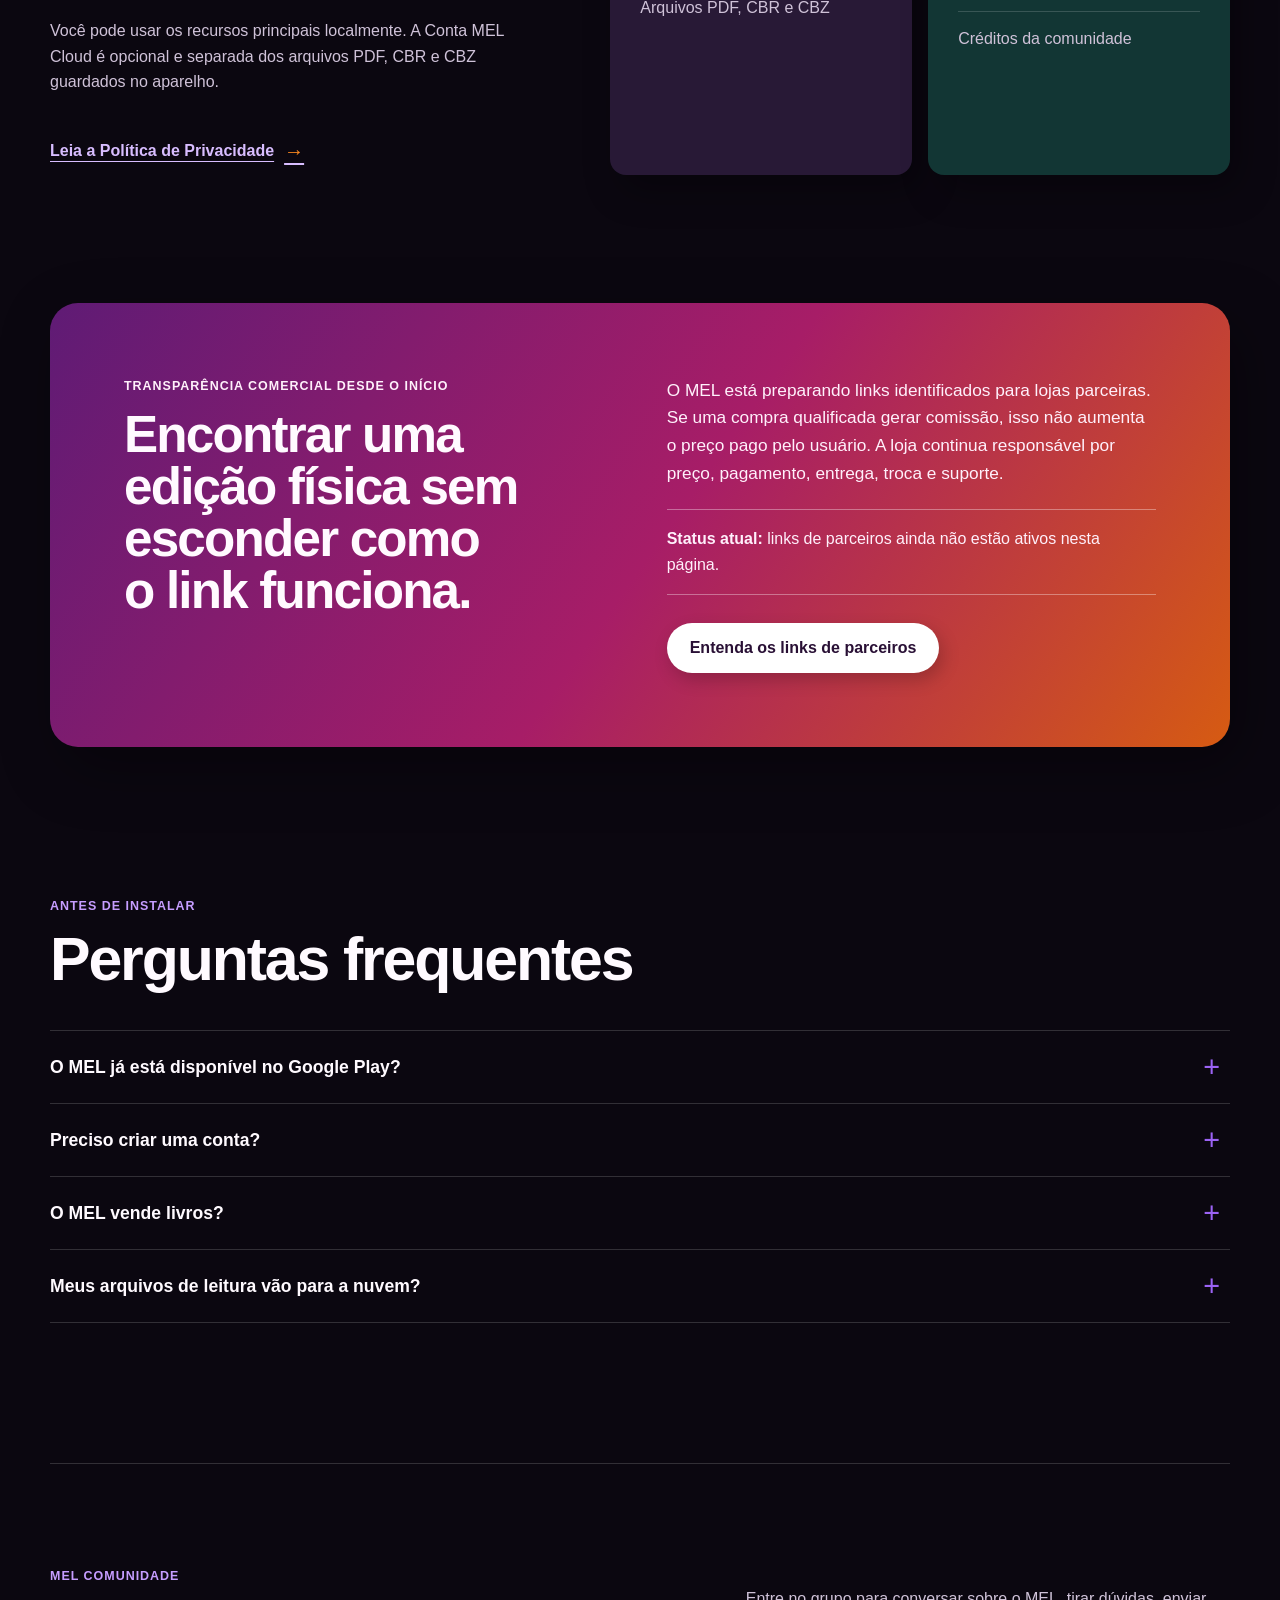
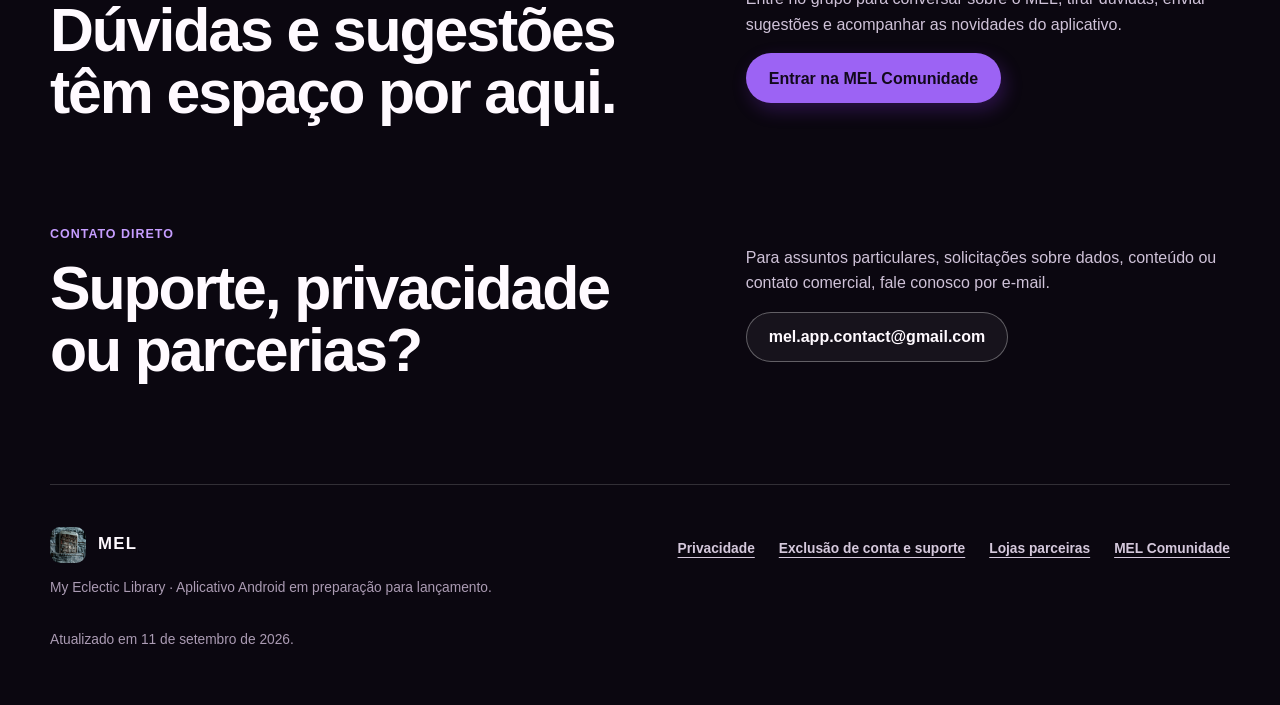
==== commit 054c1ad1: "Add MEL Community links to landing page" ====
--- a/index.html
+++ b/index.html
@@ -1,6 +1,8 @@
 <!doctype html>
 <html lang="pt-BR">
   <head>
+    <!-- Awin publisher verification: MEL - My Eclectic Library -->
+    <meta name="verification" content="f3ed967c5c3e904127e4ca64cd8cae22" />
     <meta charset="utf-8" />
     <meta name="viewport" content="width=device-width, initial-scale=1" />
     <title>MEL - My Eclectic Library</title>
@@ -24,7 +26,7 @@
       content="https://gerson2099.github.io/mel-library-pages/assets/mel-feature-graphic-1024x500-wide.png"
     />
     <link rel="icon" href="assets/mel-play-icon-128.png" />
-    <link rel="stylesheet" href="styles.css?v=20260807-3" />
+    <link rel="stylesheet" href="styles.css?v=20260807-4" />
   </head>
   <body>
     <!--
@@ -49,6 +51,7 @@
           <a href="#recursos">Recursos</a>
           <a href="#privacidade">Privacidade</a>
           <a href="partners.html">Lojas parceiras</a>
+          <a href="#comunidade">Comunidade</a>
           <a href="#contato">Contato</a>
         </nav>
       </div>
@@ -67,7 +70,12 @@
           </p>
           <div class="button-row">
             <a class="button" href="#recursos">Conheça os recursos</a>
-            <a class="button button--quiet" href="privacy.html">Como tratamos seus dados</a>
+            <a
+              class="button button--quiet"
+              href="https://chat.whatsapp.com/DvlQmSugKJ67ct5m9xuIgl"
+              target="_blank"
+              rel="noopener noreferrer"
+            >Entre na MEL Comunidade</a>
           </div>
           <ul class="hero-facts" aria-label="Informações principais">
             <li>Android</li>
@@ -323,17 +331,36 @@
         </div>
       </section>
 
-      <section class="contact" id="contato" aria-labelledby="contato-titulo">
-        <div>
-          <p class="section-kicker">Fale com o MEL</p>
-          <h2 id="contato-titulo">Dúvidas, sugestões ou parcerias?</h2>
-        </div>
-        <div>
-          <p>
-            Use o mesmo canal para suporte, privacidade, conteúdo e contato
-            comercial.
-          </p>
-          <a class="button" href="mailto:mel.app.contact@gmail.com">mel.app.contact@gmail.com</a>
+      <section class="contact" id="comunidade" aria-labelledby="comunidade-titulo">
+        <div>
+          <p class="section-kicker">MEL Comunidade</p>
+          <h2 id="comunidade-titulo">Dúvidas e sugestões têm espaço por aqui.</h2>
+        </div>
+        <div>
+          <p>
+            Entre no grupo para conversar sobre o MEL, tirar dúvidas, enviar
+            sugestões e acompanhar as novidades do aplicativo.
+          </p>
+          <a
+            class="button"
+            href="https://chat.whatsapp.com/DvlQmSugKJ67ct5m9xuIgl"
+            target="_blank"
+            rel="noopener noreferrer"
+          >Entrar na MEL Comunidade</a>
+        </div>
+      </section>
+
+      <section class="contact contact--support" id="contato" aria-labelledby="contato-titulo">
+        <div>
+          <p class="section-kicker">Contato direto</p>
+          <h2 id="contato-titulo">Suporte, privacidade ou parcerias?</h2>
+        </div>
+        <div>
+          <p>
+            Para assuntos particulares, solicitações sobre dados, conteúdo ou
+            contato comercial, fale conosco por e-mail.
+          </p>
+          <a class="button button--quiet" href="mailto:mel.app.contact@gmail.com">mel.app.contact@gmail.com</a>
         </div>
       </section>
     </main>
@@ -350,8 +377,13 @@
         <a href="privacy.html">Privacidade</a>
         <a href="account-deletion.html">Exclusão de conta e suporte</a>
         <a href="partners.html">Lojas parceiras</a>
+        <a
+          href="https://chat.whatsapp.com/DvlQmSugKJ67ct5m9xuIgl"
+          target="_blank"
+          rel="noopener noreferrer"
+        >MEL Comunidade</a>
       </nav>
-      <p class="site-footer__date">Atualizado em 4 de agosto de 2026.</p>
+      <p class="site-footer__date">Atualizado em 11 de setembro de 2026.</p>
     </footer>
   </body>
 </html>
--- a/styles.css
+++ b/styles.css
@@ -920,6 +920,11 @@
   color: var(--text-muted);
 }
 
+.contact--support {
+  padding-top: 0;
+  border-top: 0;
+}
+
 .site-footer {
   display: grid;
   grid-template-columns: 1fr auto;
@@ -1038,7 +1043,11 @@
 }
 
 .legal-hero h1 {
+  max-width: 15ch;
   margin-bottom: 28px;
+  font-size: clamp(3rem, 6.5vw, 5rem);
+  letter-spacing: -0.035em;
+  line-height: 1.02;
 }
 
 .legal-hero--partners {
@@ -1312,6 +1321,18 @@
     display: none;
   }
 
+  .site-nav {
+    justify-content: space-between;
+    gap: 2px;
+    overflow-x: visible;
+  }
+
+  .site-nav a {
+    min-height: 44px;
+    padding-inline: 2px;
+    font-size: clamp(0.68rem, 3vw, 0.76rem);
+  }
+
   h1 {
     font-size: clamp(2.65rem, 13.5vw, 3.6rem);
     overflow-wrap: break-word;
@@ -1333,6 +1354,7 @@
 
   .legal-hero h1 {
     font-size: clamp(2.45rem, 12vw, 3.25rem);
+    line-height: 1.04;
   }
 
   .button-row,
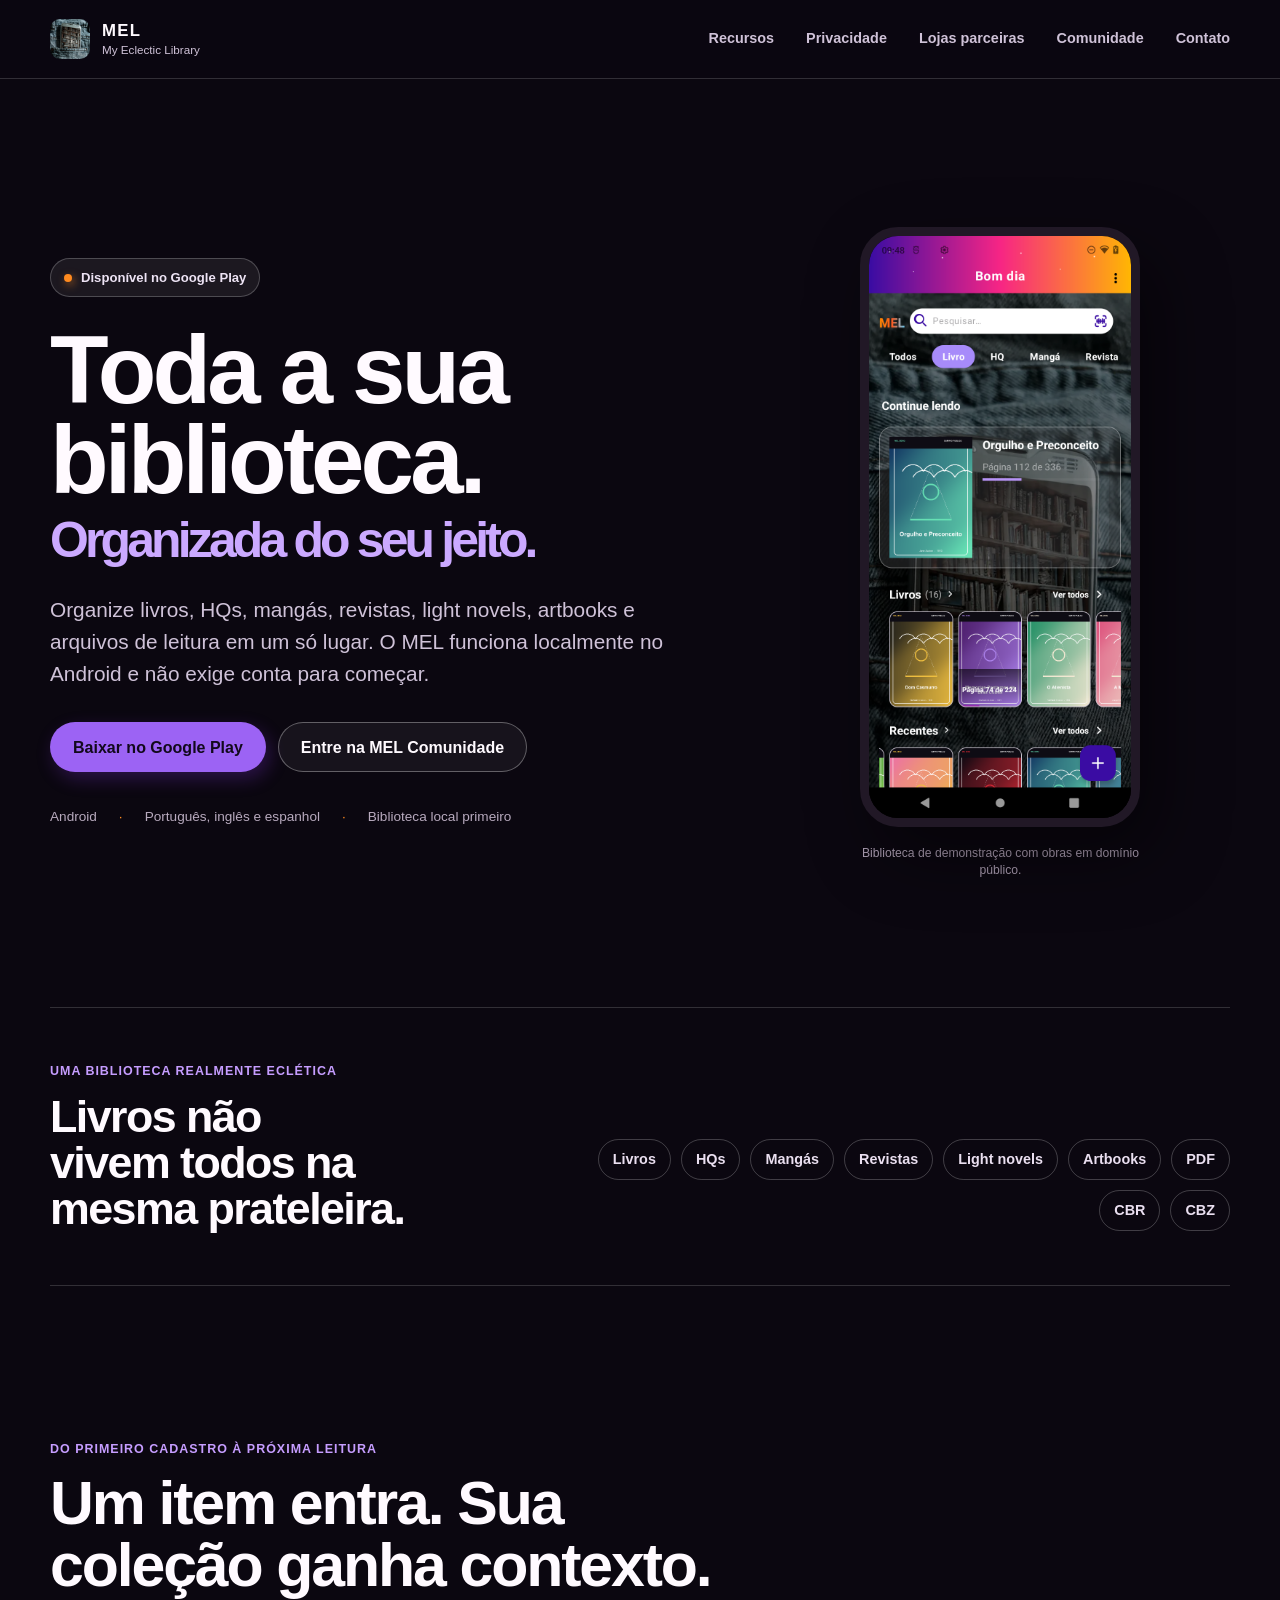
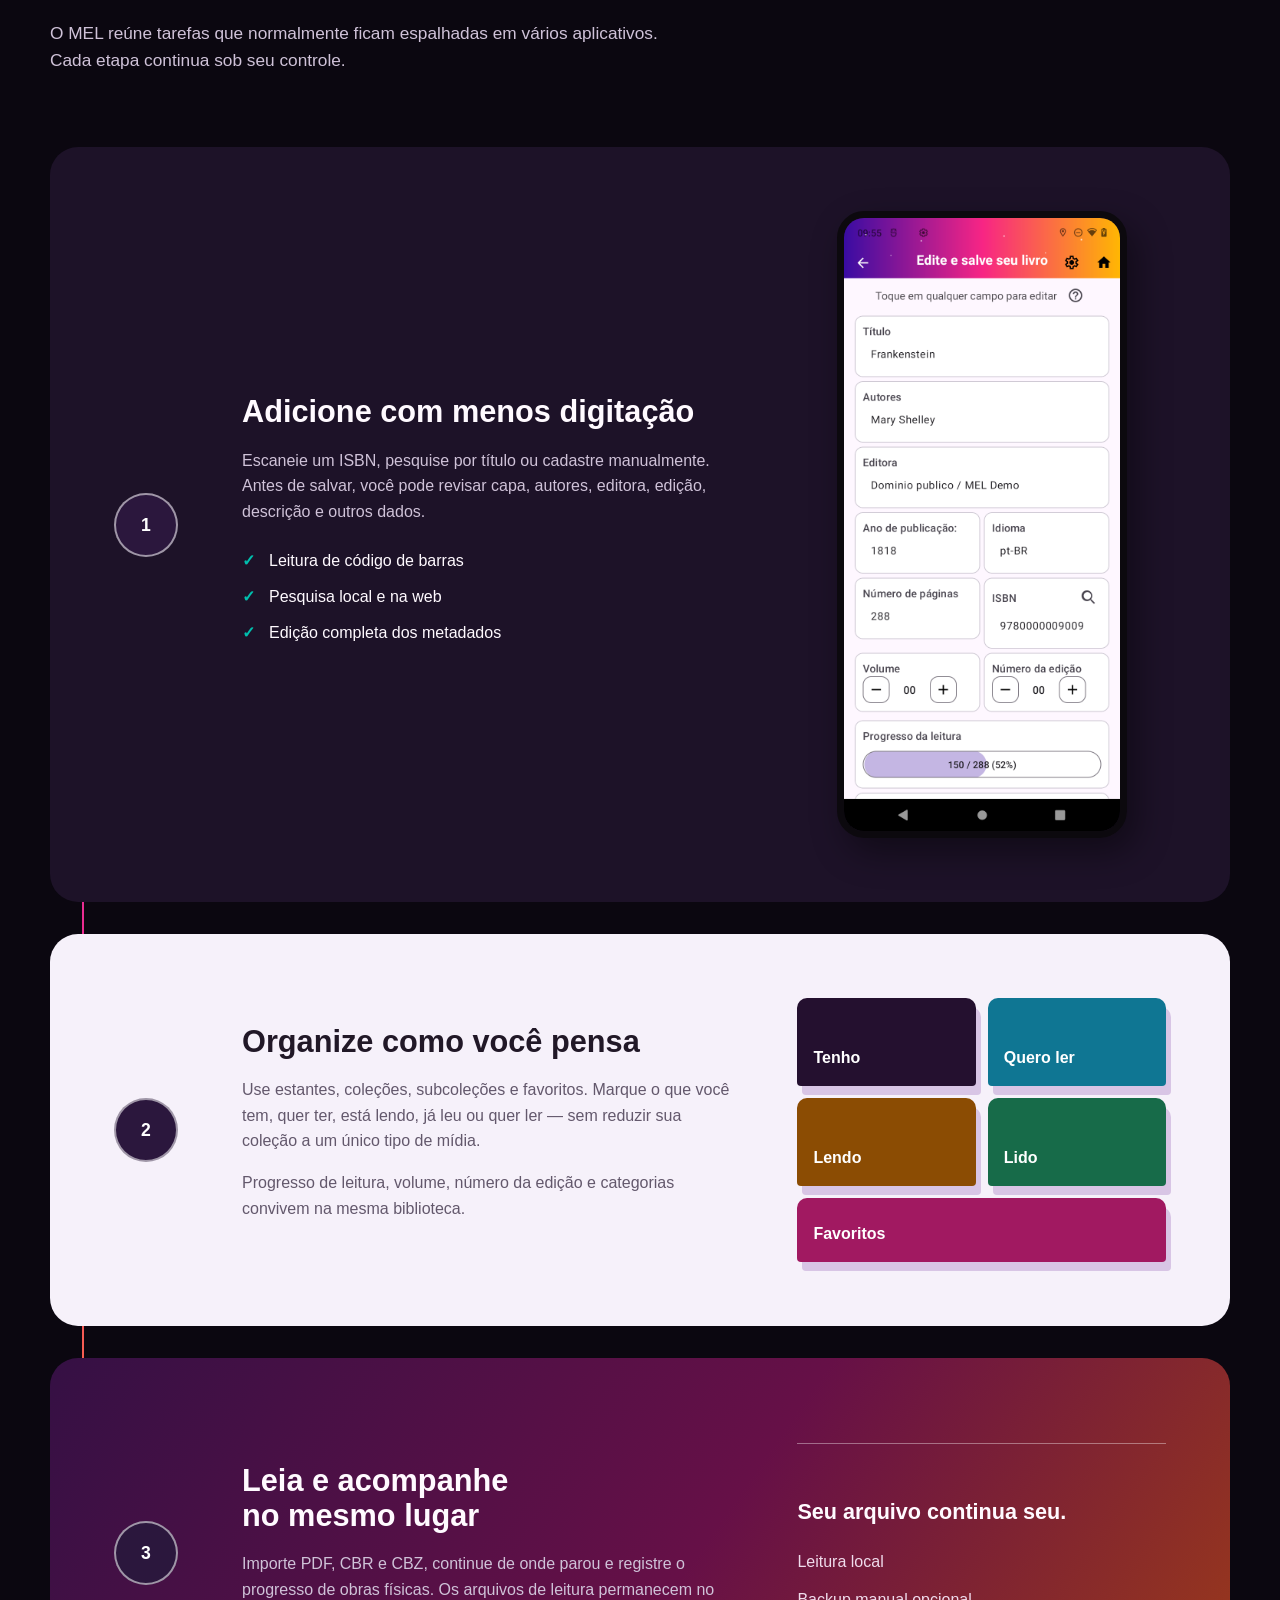
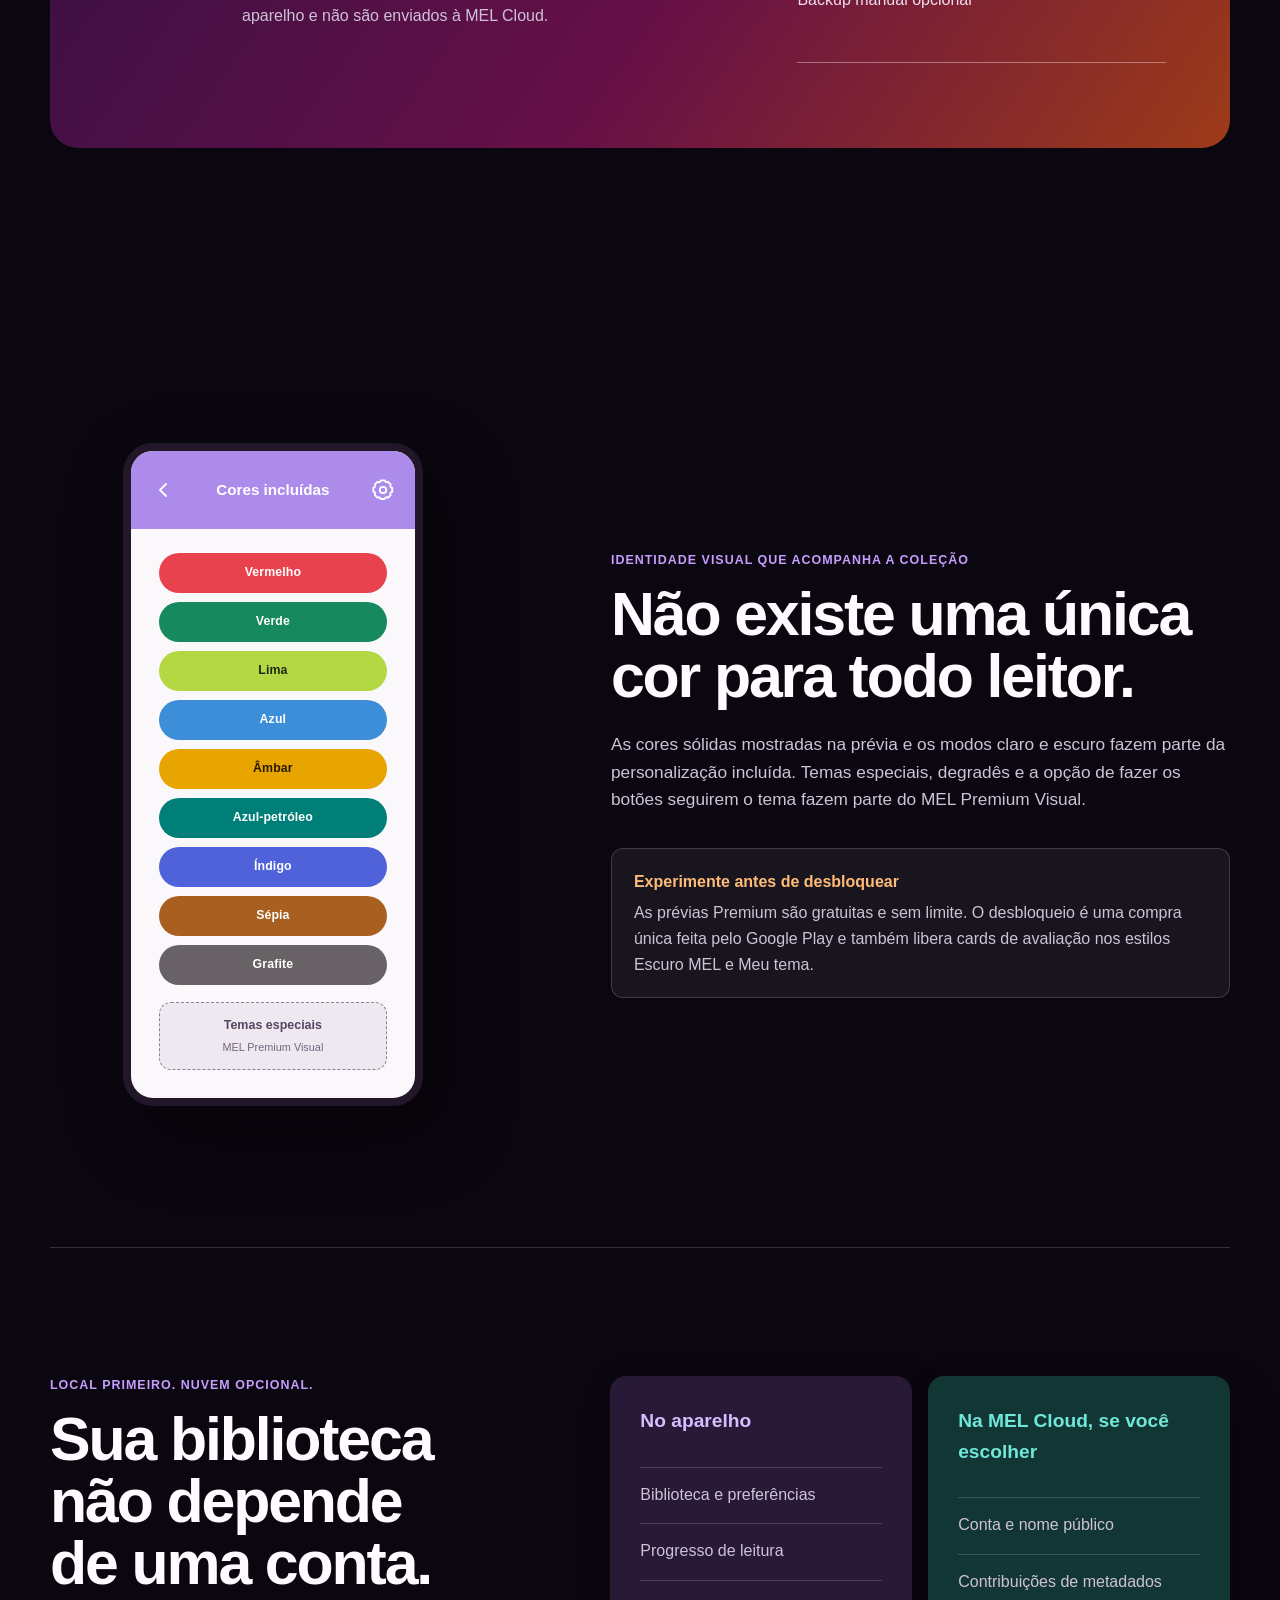
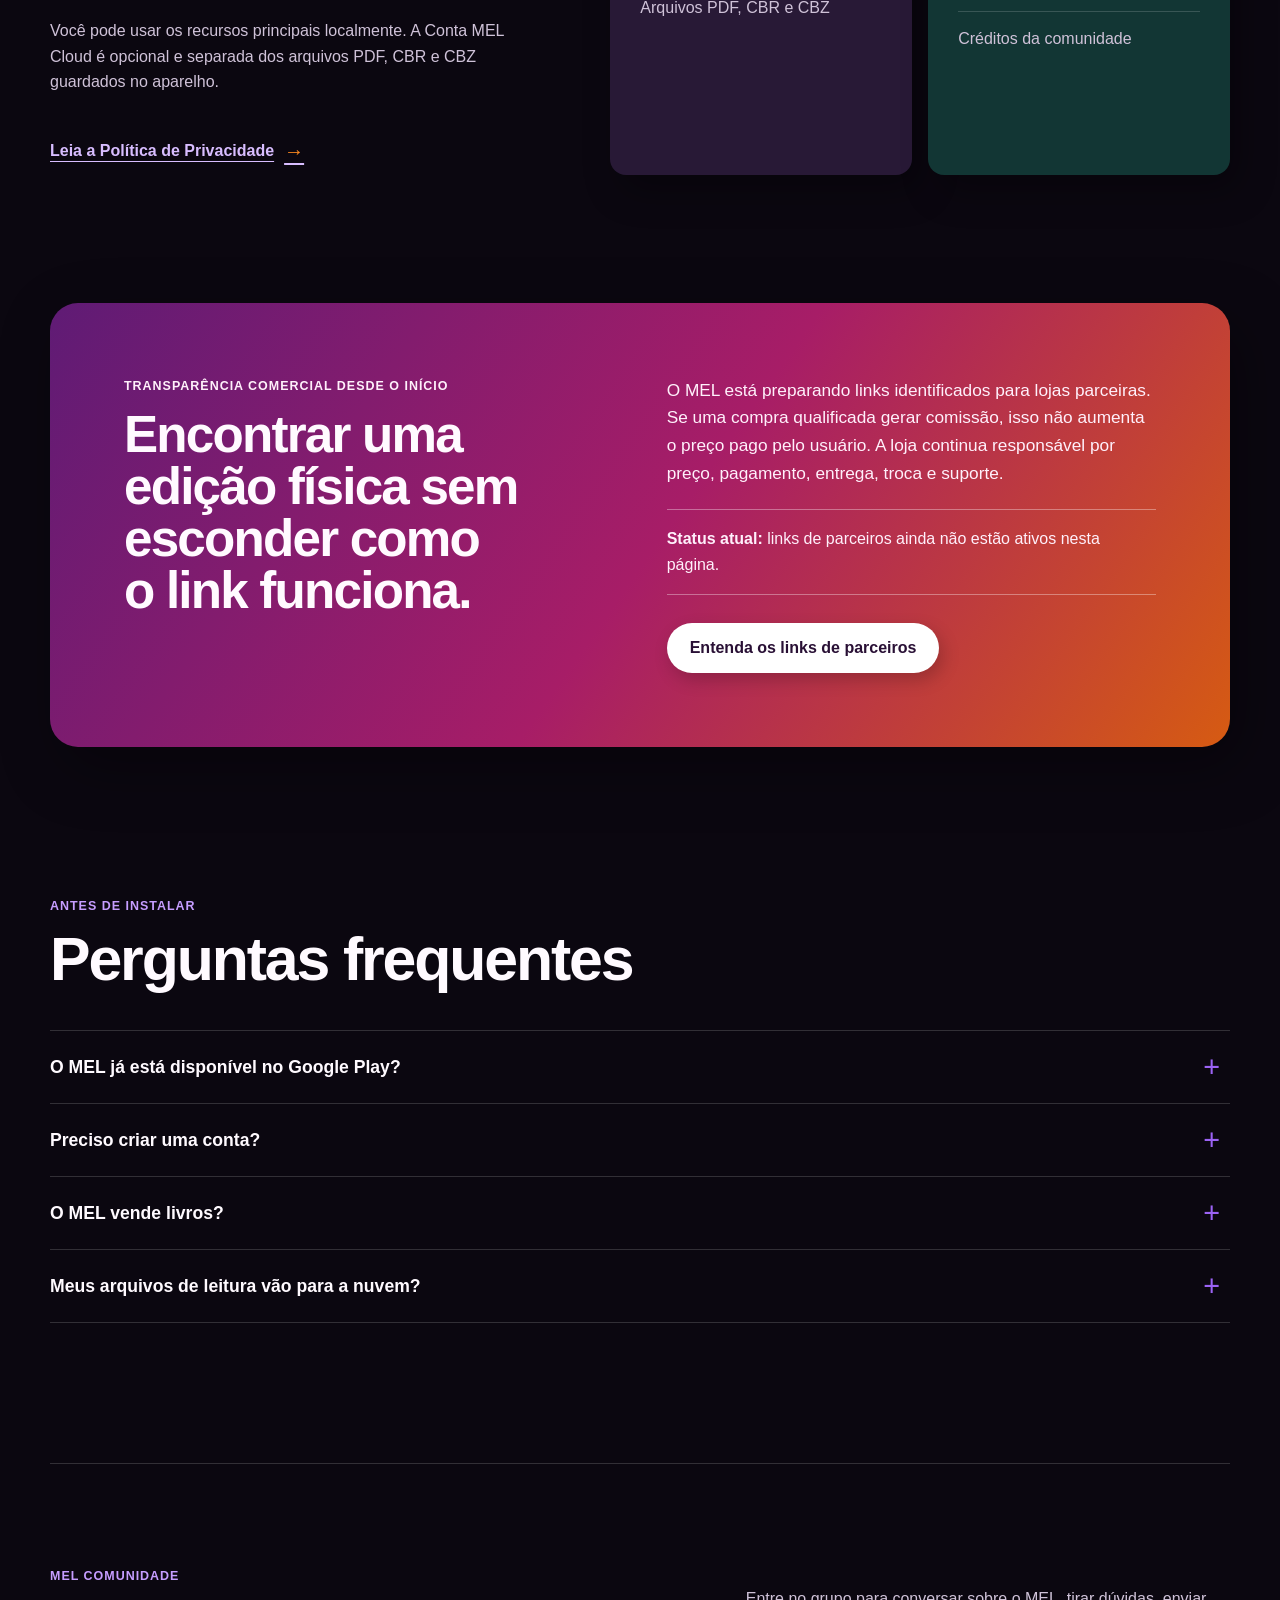
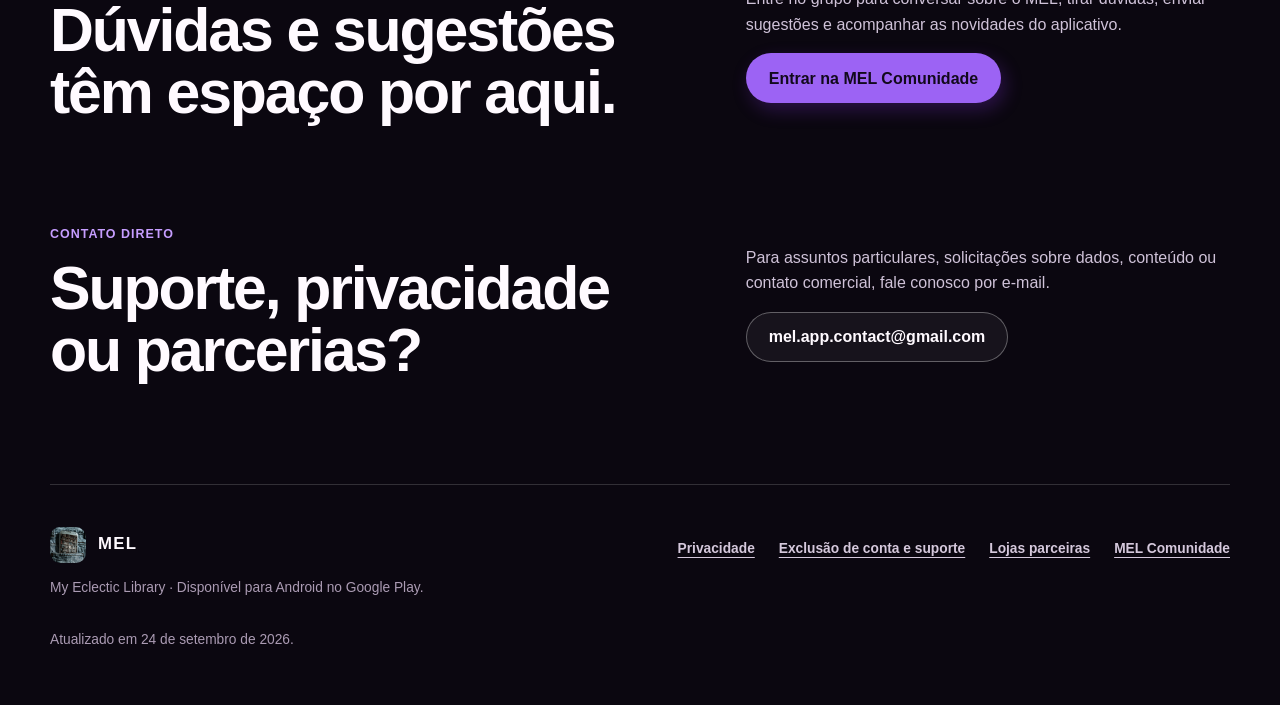
==== commit 8d83878f: "Update MEL launch and Premium information" ====
--- a/index.html
+++ b/index.html
@@ -61,7 +61,7 @@
       <section class="hero home-hero">
         <div class="hero__glow" aria-hidden="true"></div>
         <div class="hero__content">
-          <p class="status"><span aria-hidden="true"></span> Em preparação para lançamento</p>
+          <p class="status"><span aria-hidden="true"></span> Disponível no Google Play</p>
           <h1>Toda a sua biblioteca.<em>Organizada do seu jeito.</em></h1>
           <p class="lead">
             Organize livros, HQs, mangás, revistas, light novels, artbooks e
@@ -69,7 +69,7 @@
             Android e não exige conta para começar.
           </p>
           <div class="button-row">
-            <a class="button" href="#recursos">Conheça os recursos</a>
+            <a class="button" href="https://play.google.com/store/apps/details?id=com.sonic2099.mel">Baixar no Google Play</a>
             <a
               class="button button--quiet"
               href="https://chat.whatsapp.com/DvlQmSugKJ67ct5m9xuIgl"
@@ -224,7 +224,7 @@
               <span class="theme-swatch theme-swatch--graphite">Grafite</span>
               <span class="premium-lock">
                 <strong>Temas especiais</strong>
-                <small>Premium em preparação</small>
+                <small>MEL Premium Visual</small>
               </span>
             </div>
           </div>
@@ -235,14 +235,15 @@
           <p>
             As cores sólidas mostradas na prévia e os modos claro e escuro
             fazem parte da personalização incluída. Temas especiais, degradês
-            e a opção de fazer os botões seguirem o tema fazem parte do
-            planejamento do MEL Premium Visual.
+            e a opção de fazer os botões seguirem o tema fazem parte do MEL
+            Premium Visual.
           </p>
           <div class="notice notice--planned">
-            <strong>Recurso em preparação</strong>
-            <p>
-              A compra do Premium ainda não está disponível. A página será
-              atualizada antes da liberação comercial.
+            <strong>Experimente antes de desbloquear</strong>
+            <p>
+              As prévias Premium são gratuitas e sem limite. O desbloqueio é
+              uma compra única feita pelo Google Play e também libera cards de
+              avaliação nos estilos Escuro MEL e Meu tema.
             </p>
           </div>
         </div>
@@ -301,9 +302,9 @@
           <details>
             <summary>O MEL já está disponível no Google Play?</summary>
             <p>
-              Ainda não. O aplicativo está em preparação para testes e
-              lançamento. Esta página será atualizada quando houver uma versão
-              pública disponível.
+              Sim. <a href="https://play.google.com/store/apps/details?id=com.sonic2099.mel">Baixe o MEL no Google Play</a>.
+              A biblioteca local funciona sem conta, e a Conta MEL Cloud
+              continua opcional.
             </p>
           </details>
           <details>
@@ -371,7 +372,7 @@
           <img src="assets/mel-play-icon-128.png" width="36" height="36" alt="" />
           <strong>MEL</strong>
         </a>
-        <p>My Eclectic Library · Aplicativo Android em preparação para lançamento.</p>
+        <p>My Eclectic Library · Disponível para Android no Google Play.</p>
       </div>
       <nav aria-label="Links legais">
         <a href="privacy.html">Privacidade</a>
@@ -383,7 +384,7 @@
           rel="noopener noreferrer"
         >MEL Comunidade</a>
       </nav>
-      <p class="site-footer__date">Atualizado em 11 de setembro de 2026.</p>
+      <p class="site-footer__date">Atualizado em 24 de setembro de 2026.</p>
     </footer>
   </body>
 </html>
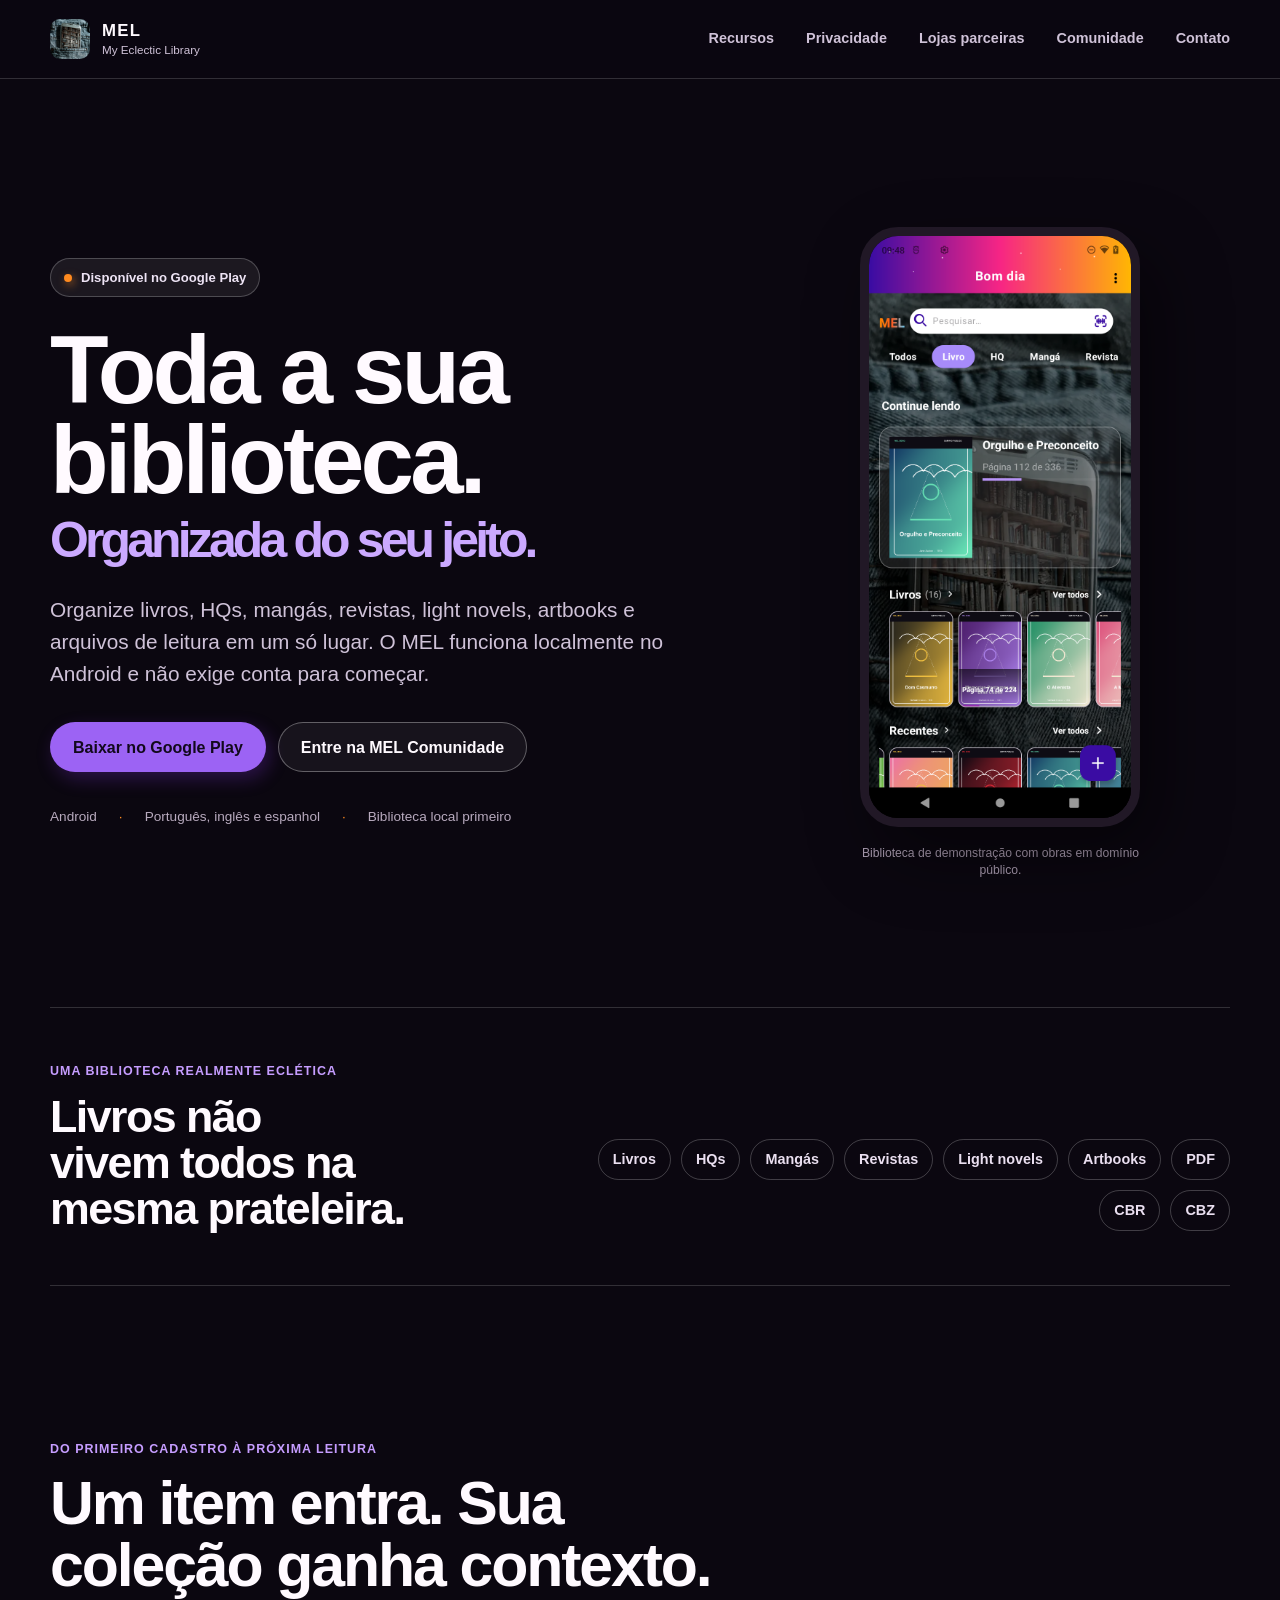
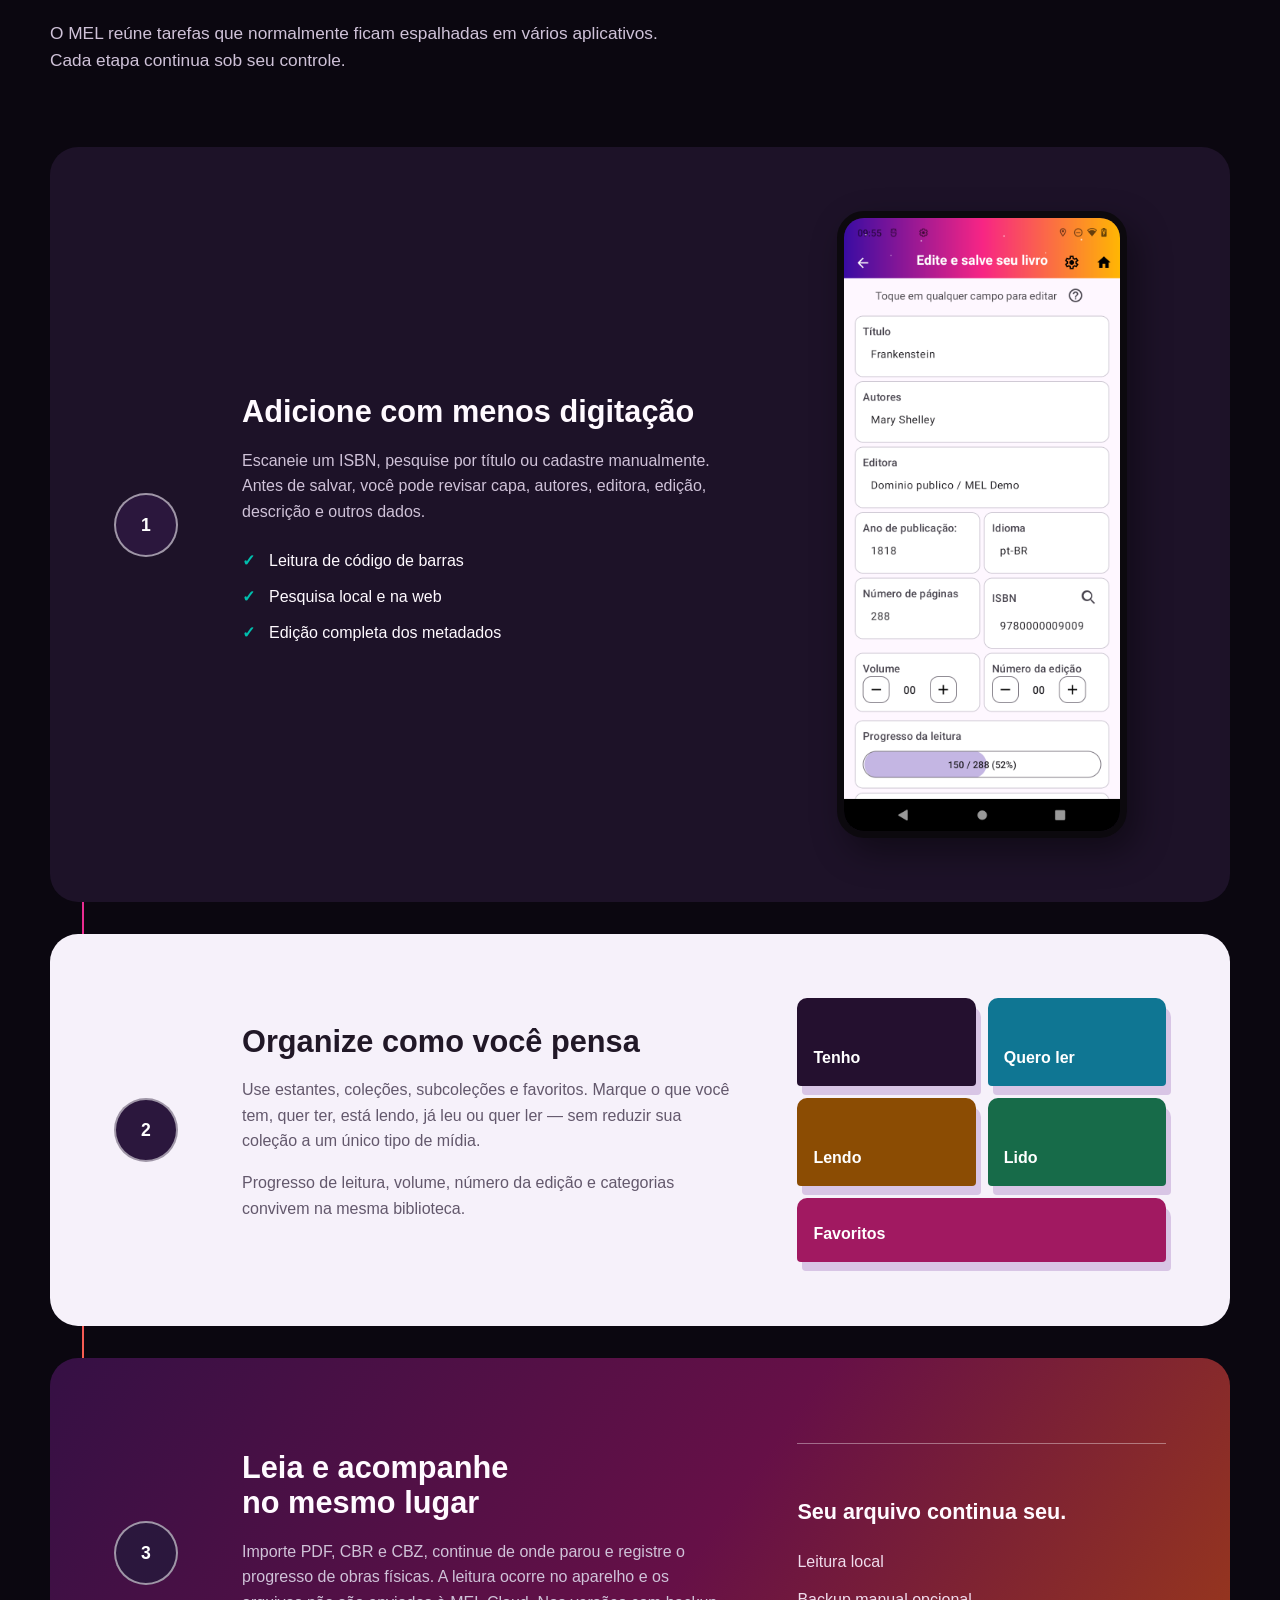
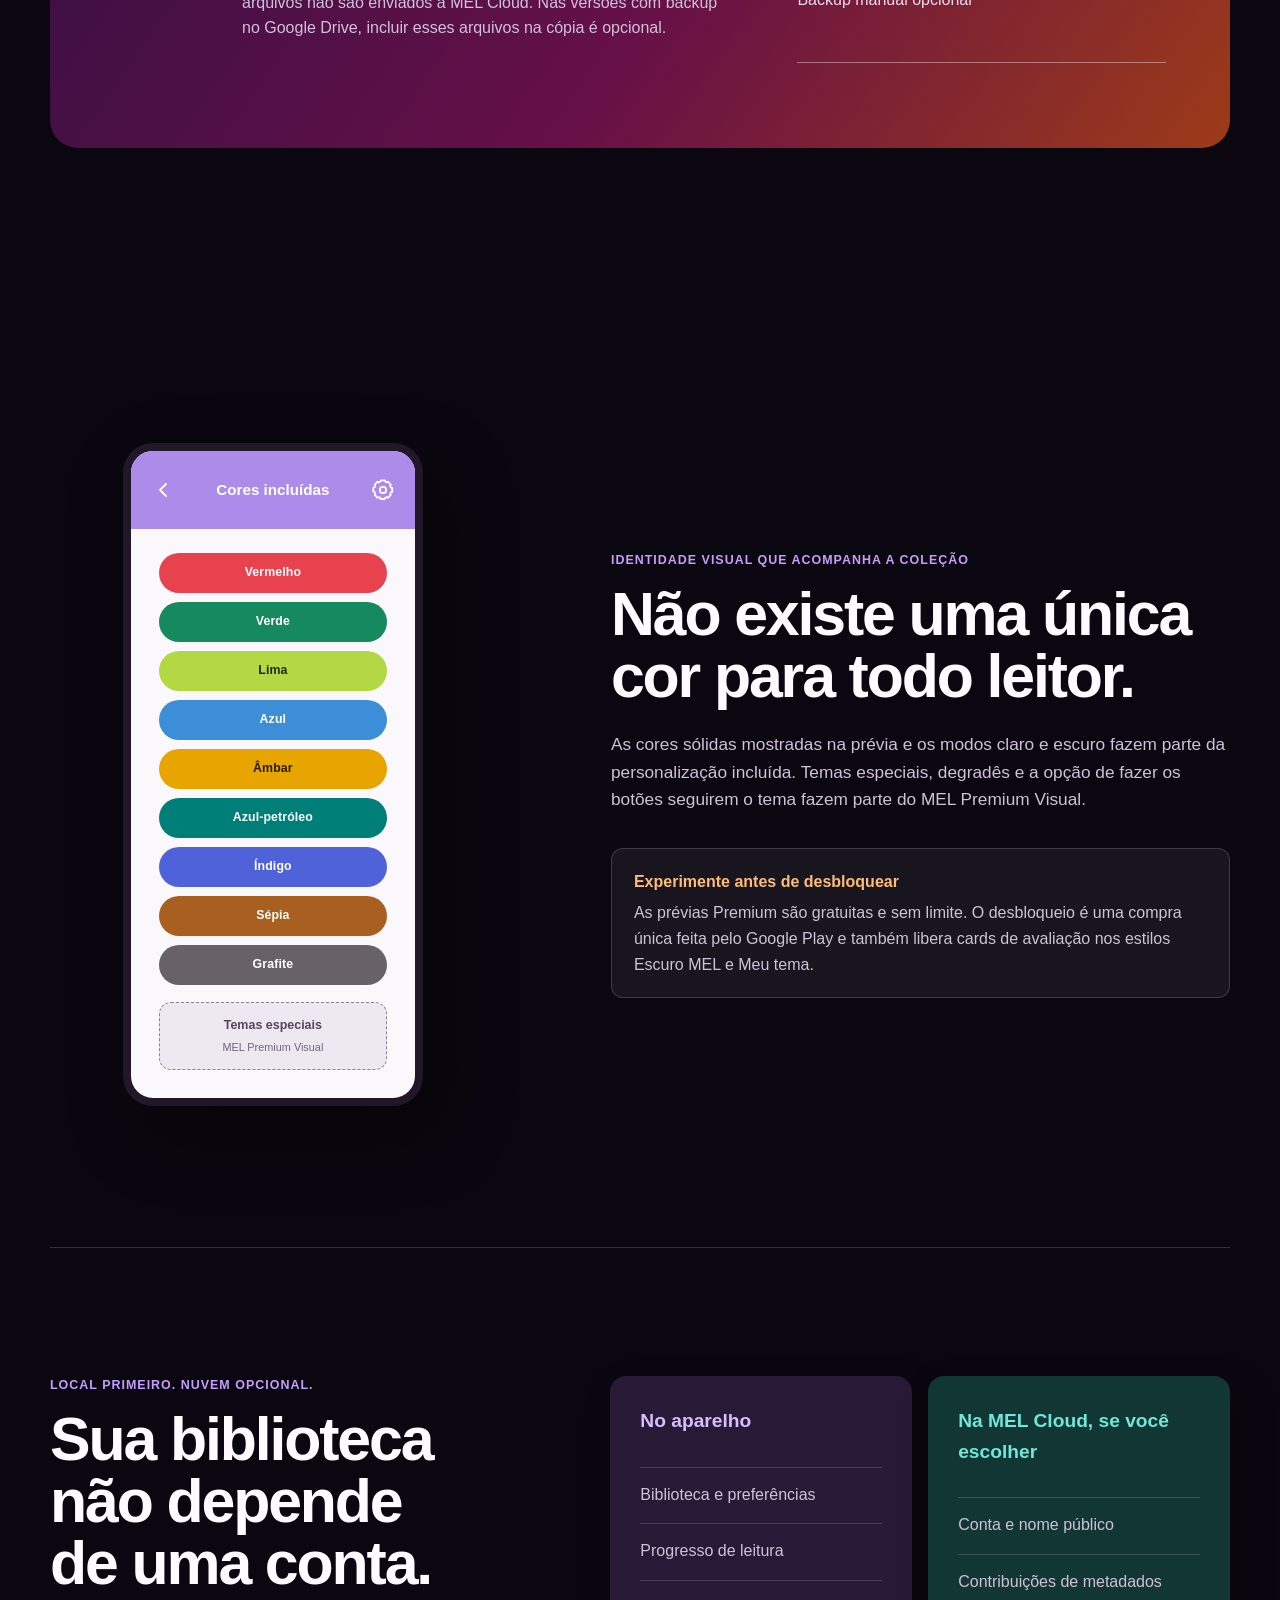
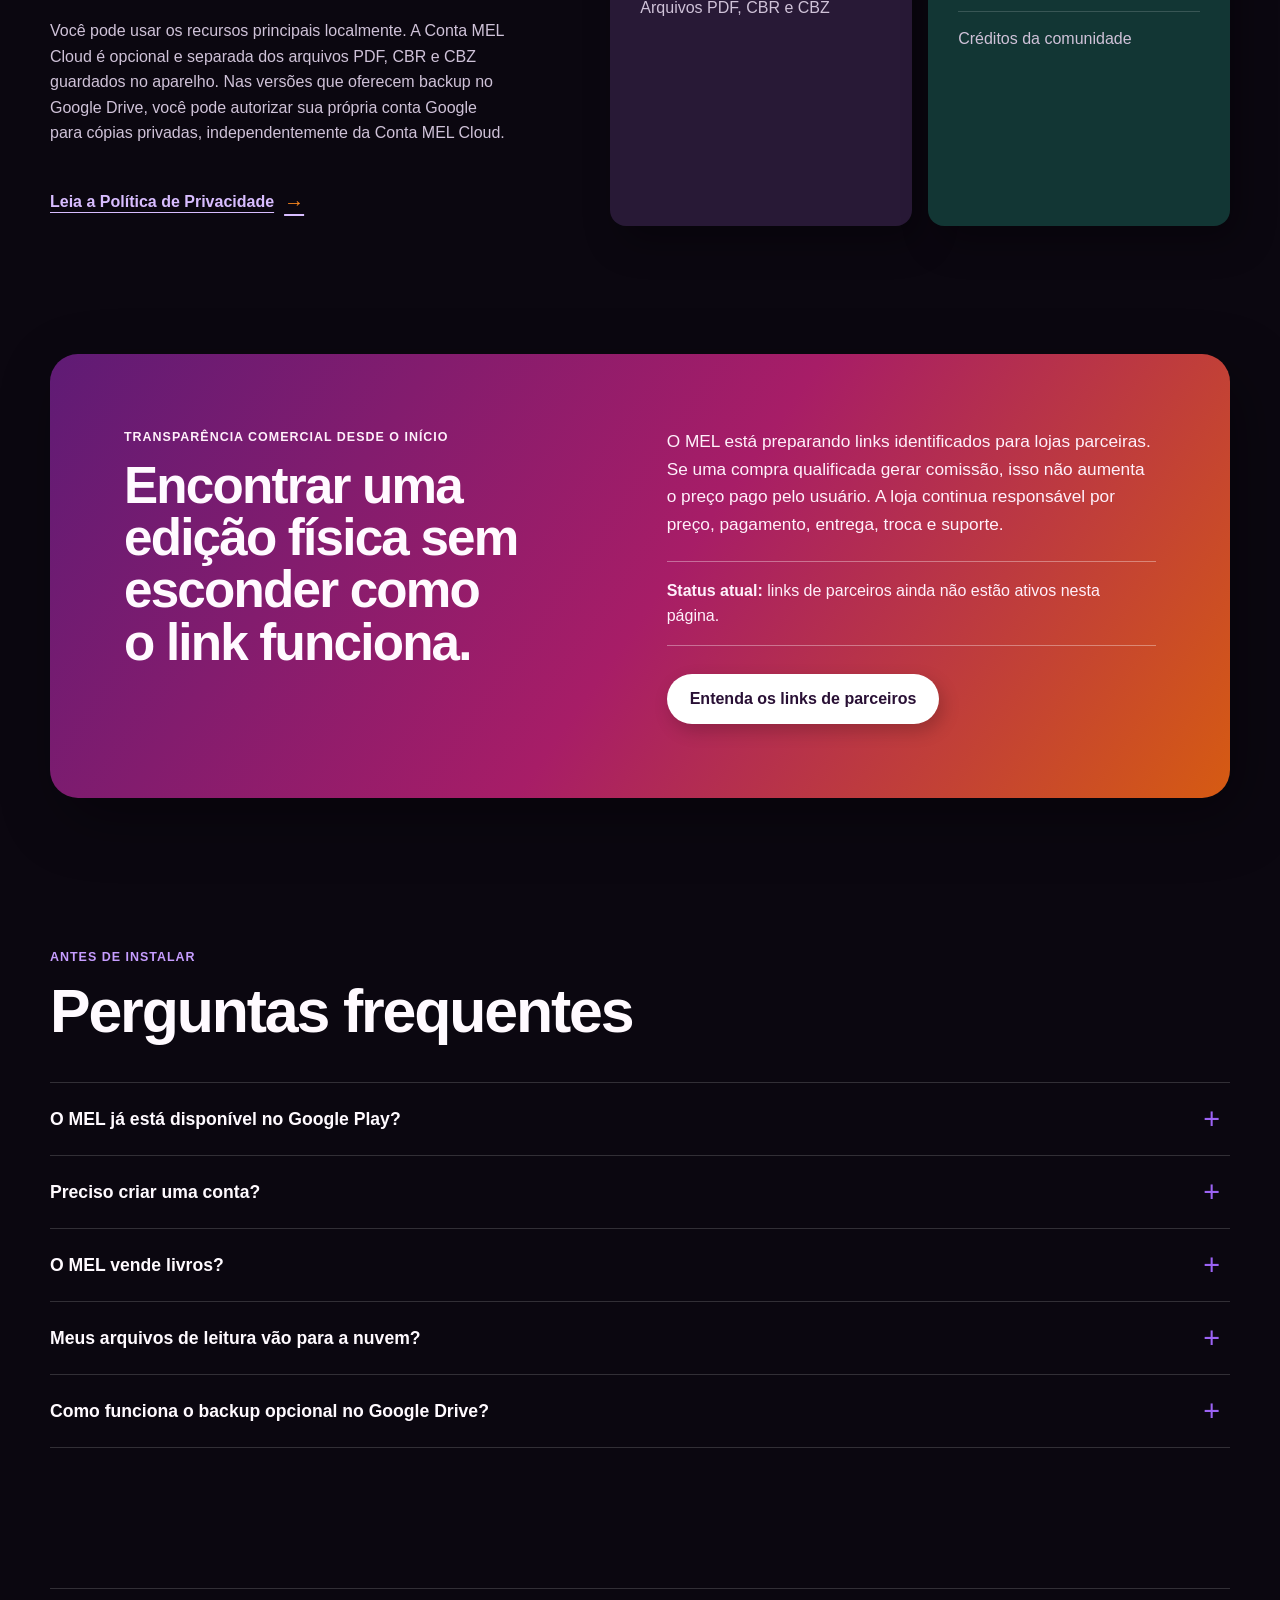
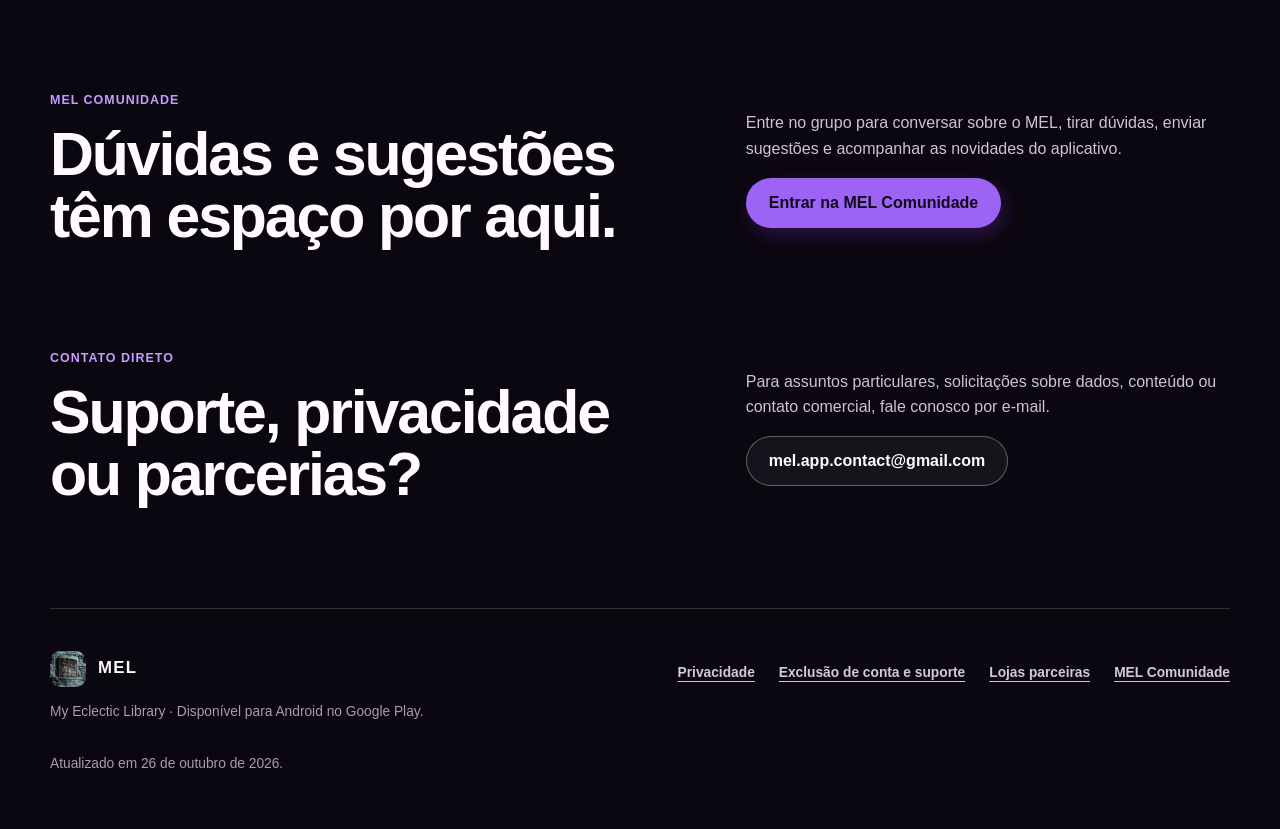
==== commit b6df46c4: "docs: explain optional Google Drive backups and privacy" ====
--- a/index.html
+++ b/index.html
@@ -182,8 +182,9 @@
               <h3>Leia e acompanhe no mesmo lugar</h3>
               <p>
                 Importe PDF, CBR e CBZ, continue de onde parou e registre o
-                progresso de obras físicas. Os arquivos de leitura permanecem
-                no aparelho e não são enviados à MEL Cloud.
+                progresso de obras físicas. A leitura ocorre no aparelho e os
+                arquivos não são enviados à MEL Cloud. Nas versões com backup
+                no Google Drive, incluir esses arquivos na cópia é opcional.
               </p>
             </div>
             <div class="reader-proof">
@@ -256,7 +257,9 @@
           <p>
             Você pode usar os recursos principais localmente. A Conta MEL
             Cloud é opcional e separada dos arquivos PDF, CBR e CBZ guardados no
-            aparelho.
+            aparelho. Nas versões que oferecem backup no Google Drive, você
+            pode autorizar sua própria conta Google para cópias privadas,
+            independentemente da Conta MEL Cloud.
           </p>
           <a class="text-link" href="privacy.html">Leia a Política de Privacidade <span aria-hidden="true">→</span></a>
         </div>
@@ -325,8 +328,29 @@
           <details>
             <summary>Meus arquivos de leitura vão para a nuvem?</summary>
             <p>
-              Não. Arquivos PDF, CBR e CBZ da biblioteca permanecem no aparelho
-              e não são enviados à MEL Cloud.
+              Arquivos PDF, CBR e CBZ não são enviados à MEL Cloud. Nas versões
+              que oferecem backup no Google Drive, você pode escolher incluí-los
+              em uma cópia privada na sua própria conta Google, após autorizar
+              esse acesso.
+            </p>
+          </details>
+          <details>
+            <summary>Como funciona o backup opcional no Google Drive?</summary>
+            <p>
+              Nas versões que oferecem essa opção, você autoriza sua conta
+              Google com acesso <code>drive.file</code> e escolhe fazer uma cópia
+              ou ativar o agendamento aproximado de 24 horas. O Android pode
+              adiar a execução por rede, bateria ou armazenamento. A cópia
+              privada pode incluir livros, resenhas, organização e progresso;
+              capas e arquivos de leitura são opcionais. Não exige Conta MEL.
+            </p>
+            <p>
+              As cópias ficam no seu Drive, sujeitas à quota da conta, ao espaço
+              local e aos limites do formato. Após uma cópia confirmada, a
+              retenção busca manter três versões por instalação/origem.
+              Desconectar solicita revogar o acesso e conserva as cópias já
+              enviadas; elas podem ser excluídas no Drive. Excluir a Conta MEL
+              Cloud não apaga cópias da conta Google.
             </p>
           </details>
         </div>
@@ -384,7 +408,7 @@
           rel="noopener noreferrer"
         >MEL Comunidade</a>
       </nav>
-      <p class="site-footer__date">Atualizado em 24 de setembro de 2026.</p>
+      <p class="site-footer__date">Atualizado em 26 de outubro de 2026.</p>
     </footer>
   </body>
 </html>
